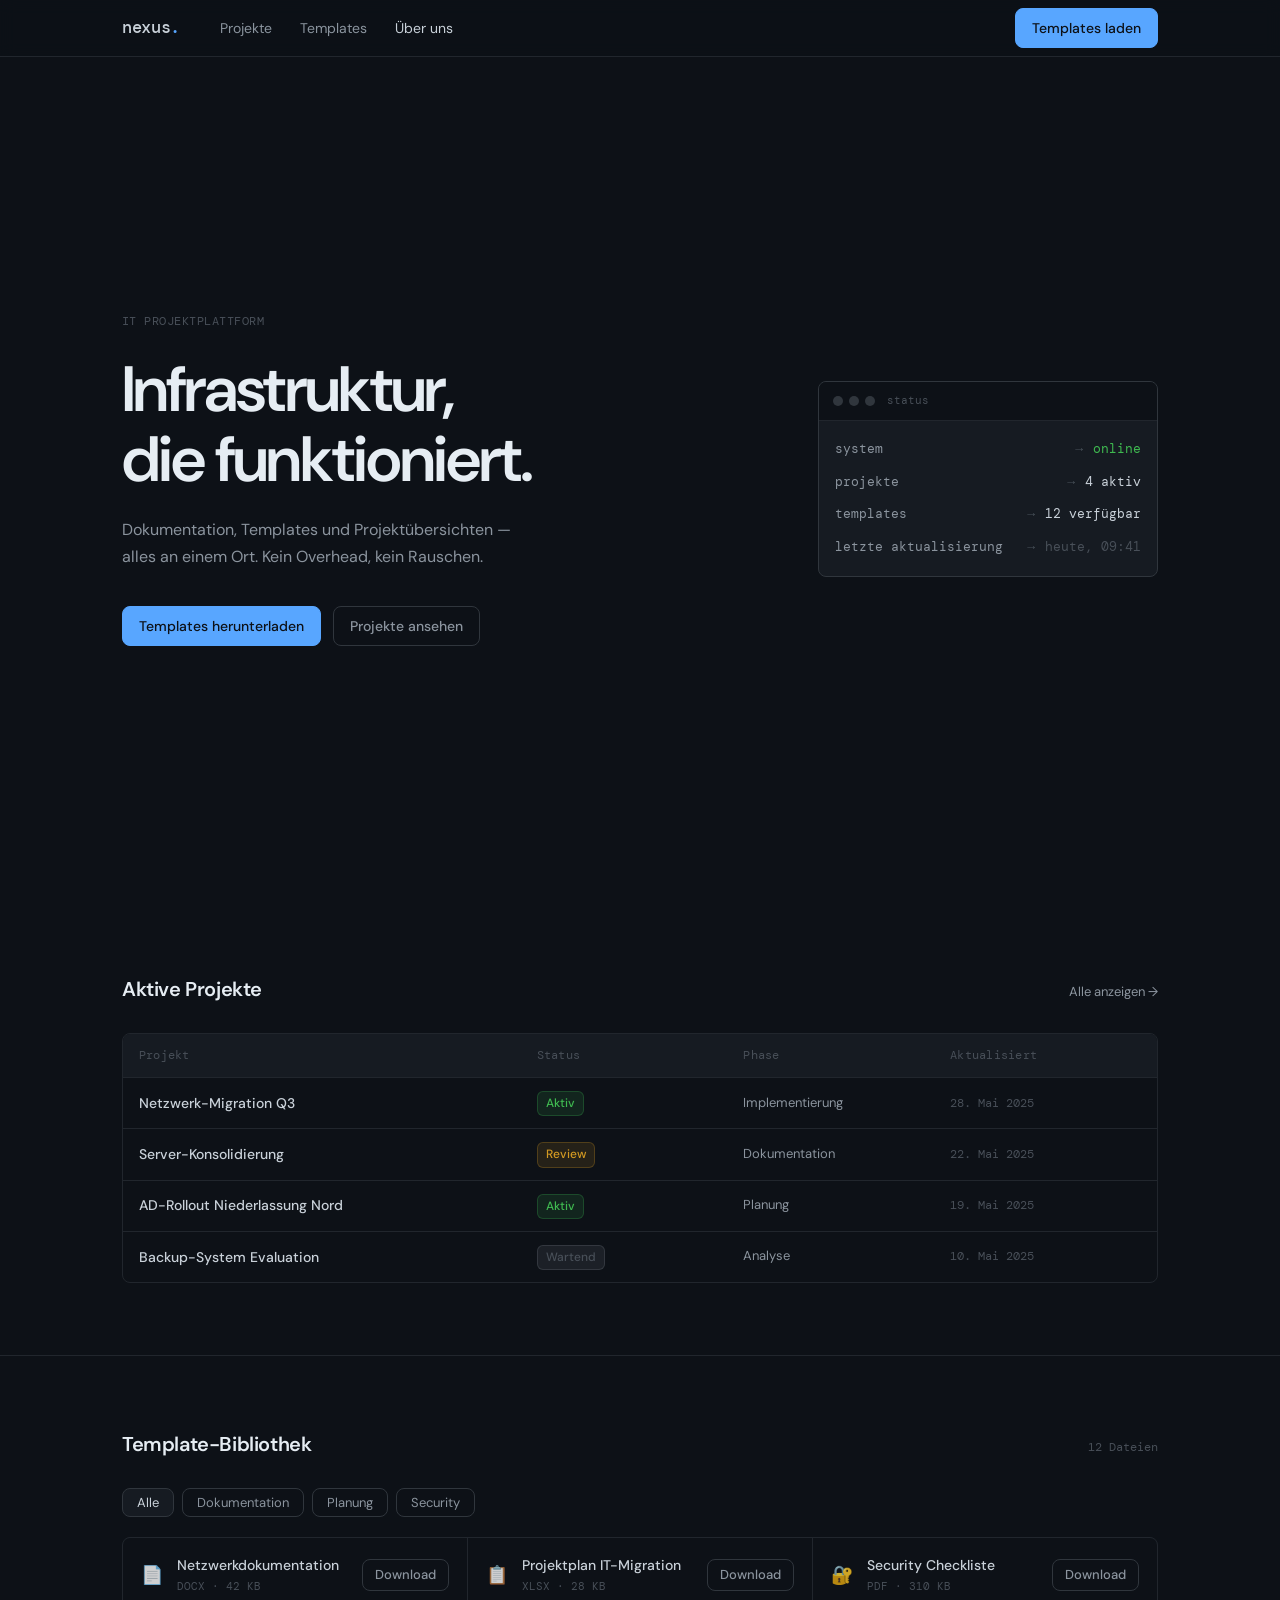
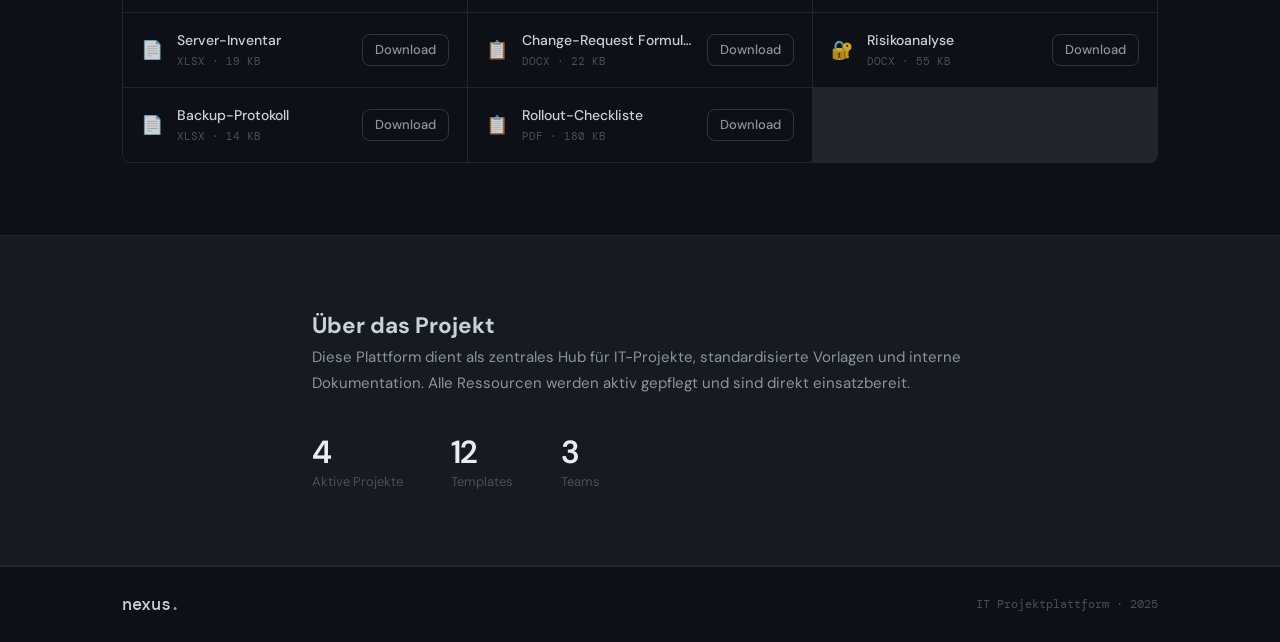
==== index.html @ a7aa83dc "initial commit" ====
<!DOCTYPE html>
<html lang="de">
<head>
  <meta charset="UTF-8" />
  <meta name="viewport" content="width=device-width, initial-scale=1.0" />
  <title>Nexus IT — Projektplattform</title>
  <link rel="preconnect" href="https://fonts.googleapis.com" />
  <link rel="preconnect" href="https://fonts.gstatic.com" crossorigin />
  <link href="https://fonts.googleapis.com/css2?family=DM+Mono:wght@400;500&family=DM+Sans:wght@300;400;500;600&display=swap" rel="stylesheet" />
  <link rel="stylesheet" href="style.css" />
</head>
<body>

  <!-- NAV -->
  <nav class="nav">
    <div class="nav-inner">
      <a href="/" class="nav-logo">nexus<span class="logo-dot">.</span></a>
      <ul class="nav-links">
        <li><a href="#projects">Projekte</a></li>
        <li><a href="#templates">Templates</a></li>
        <li><a href="#about">Über uns</a></li>
      </ul>
      <a href="#templates" class="btn btn-primary">Templates laden</a>
    </div>
  </nav>

  <!-- HERO -->
  <section class="hero">
    <div class="hero-inner">
      <div class="hero-tag">IT Projektplattform</div>
      <h1 class="hero-title">Infrastruktur,<br>die funktioniert.</h1>
      <p class="hero-sub">Dokumentation, Templates und Projektübersichten — alles an einem Ort. Kein Overhead, kein Rauschen.</p>
      <div class="hero-actions">
        <a href="#templates" class="btn btn-primary">Templates herunterladen</a>
        <a href="#projects" class="btn btn-ghost">Projekte ansehen</a>
      </div>
    </div>
    <div class="hero-terminal">
      <div class="terminal-header">
        <span class="t-dot"></span><span class="t-dot"></span><span class="t-dot"></span>
        <span class="terminal-title">status</span>
      </div>
      <div class="terminal-body">
        <div class="t-line"><span class="t-key">system</span><span class="t-sep">→</span><span class="t-val ok">online</span></div>
        <div class="t-line"><span class="t-key">projekte</span><span class="t-sep">→</span><span class="t-val">4 aktiv</span></div>
        <div class="t-line"><span class="t-key">templates</span><span class="t-sep">→</span><span class="t-val">12 verfügbar</span></div>
        <div class="t-line"><span class="t-key">letzte aktualisierung</span><span class="t-sep">→</span><span class="t-val muted">heute, 09:41</span></div>
      </div>
    </div>
  </section>

  <!-- PROJECT OVERVIEW -->
  <section class="section" id="projects">
    <div class="container">
      <div class="section-head">
        <h2>Aktive Projekte</h2>
        <a href="#" class="link-small">Alle anzeigen →</a>
      </div>
      <div class="project-table">
        <div class="table-row table-head">
          <span>Projekt</span>
          <span>Status</span>
          <span>Phase</span>
          <span>Aktualisiert</span>
        </div>
        <a href="#" class="table-row table-item">
          <span class="proj-name">Netzwerk-Migration Q3</span>
          <span><span class="badge badge-green">Aktiv</span></span>
          <span class="proj-phase">Implementierung</span>
          <span class="proj-date">28. Mai 2025</span>
        </a>
        <a href="#" class="table-row table-item">
          <span class="proj-name">Server-Konsolidierung</span>
          <span><span class="badge badge-yellow">Review</span></span>
          <span class="proj-phase">Dokumentation</span>
          <span class="proj-date">22. Mai 2025</span>
        </a>
        <a href="#" class="table-row table-item">
          <span class="proj-name">AD-Rollout Niederlassung Nord</span>
          <span><span class="badge badge-green">Aktiv</span></span>
          <span class="proj-phase">Planung</span>
          <span class="proj-date">19. Mai 2025</span>
        </a>
        <a href="#" class="table-row table-item">
          <span class="proj-name">Backup-System Evaluation</span>
          <span><span class="badge badge-gray">Wartend</span></span>
          <span class="proj-phase">Analyse</span>
          <span class="proj-date">10. Mai 2025</span>
        </a>
      </div>
    </div>
  </section>

  <!-- DIVIDER -->
  <div class="section-divider"></div>

  <!-- TEMPLATES -->
  <section class="section" id="templates">
    <div class="container">
      <div class="section-head">
        <h2>Template-Bibliothek</h2>
        <span class="count-tag">12 Dateien</span>
      </div>

      <div class="template-filters">
        <button class="filter-btn active" data-filter="all">Alle</button>
        <button class="filter-btn" data-filter="docs">Dokumentation</button>
        <button class="filter-btn" data-filter="planning">Planung</button>
        <button class="filter-btn" data-filter="security">Security</button>
      </div>

      <div class="template-grid" id="templateGrid">

        <div class="template-card" data-category="docs">
          <div class="tmpl-icon">📄</div>
          <div class="tmpl-info">
            <div class="tmpl-name">Netzwerkdokumentation</div>
            <div class="tmpl-meta">DOCX · 42 KB</div>
          </div>
          <a href="assets/templates/netzwerkdoku.docx" download class="btn btn-sm">Download</a>
        </div>

        <div class="template-card" data-category="planning">
          <div class="tmpl-icon">📋</div>
          <div class="tmpl-info">
            <div class="tmpl-name">Projektplan IT-Migration</div>
            <div class="tmpl-meta">XLSX · 28 KB</div>
          </div>
          <a href="assets/templates/projektplan.xlsx" download class="btn btn-sm">Download</a>
        </div>

        <div class="template-card" data-category="security">
          <div class="tmpl-icon">🔐</div>
          <div class="tmpl-info">
            <div class="tmpl-name">Security Checkliste</div>
            <div class="tmpl-meta">PDF · 310 KB</div>
          </div>
          <a href="assets/templates/security-checklist.pdf" download class="btn btn-sm">Download</a>
        </div>

        <div class="template-card" data-category="docs">
          <div class="tmpl-icon">📄</div>
          <div class="tmpl-info">
            <div class="tmpl-name">Server-Inventar</div>
            <div class="tmpl-meta">XLSX · 19 KB</div>
          </div>
          <a href="assets/templates/server-inventar.xlsx" download class="btn btn-sm">Download</a>
        </div>

        <div class="template-card" data-category="planning">
          <div class="tmpl-icon">📋</div>
          <div class="tmpl-info">
            <div class="tmpl-name">Change-Request Formular</div>
            <div class="tmpl-meta">DOCX · 22 KB</div>
          </div>
          <a href="assets/templates/change-request.docx" download class="btn btn-sm">Download</a>
        </div>

        <div class="template-card" data-category="security">
          <div class="tmpl-icon">🔐</div>
          <div class="tmpl-info">
            <div class="tmpl-name">Risikoanalyse</div>
            <div class="tmpl-meta">DOCX · 55 KB</div>
          </div>
          <a href="assets/templates/risikoanalyse.docx" download class="btn btn-sm">Download</a>
        </div>

        <div class="template-card" data-category="docs">
          <div class="tmpl-icon">📄</div>
          <div class="tmpl-info">
            <div class="tmpl-name">Backup-Protokoll</div>
            <div class="tmpl-meta">XLSX · 14 KB</div>
          </div>
          <a href="assets/templates/backup-protokoll.xlsx" download class="btn btn-sm">Download</a>
        </div>

        <div class="template-card" data-category="planning">
          <div class="tmpl-icon">📋</div>
          <div class="tmpl-info">
            <div class="tmpl-name">Rollout-Checkliste</div>
            <div class="tmpl-meta">PDF · 180 KB</div>
          </div>
          <a href="assets/templates/rollout-checklist.pdf" download class="btn btn-sm">Download</a>
        </div>

      </div>
    </div>
  </section>

  <!-- ABOUT -->
  <section class="section section-alt" id="about">
    <div class="container container-narrow">
      <h2>Über das Projekt</h2>
      <p class="about-text">Diese Plattform dient als zentrales Hub für IT-Projekte, standardisierte Vorlagen und interne Dokumentation. Alle Ressourcen werden aktiv gepflegt und sind direkt einsatzbereit.</p>
      <div class="about-stats">
        <div class="stat-item">
          <div class="stat-num">4</div>
          <div class="stat-label">Aktive Projekte</div>
        </div>
        <div class="stat-item">
          <div class="stat-num">12</div>
          <div class="stat-label">Templates</div>
        </div>
        <div class="stat-item">
          <div class="stat-num">3</div>
          <div class="stat-label">Teams</div>
        </div>
      </div>
    </div>
  </section>

  <!-- FOOTER -->
  <footer class="footer">
    <div class="container">
      <div class="footer-inner">
        <span class="nav-logo">nexus<span class="logo-dot">.</span></span>
        <span class="footer-copy">IT Projektplattform · 2025</span>
      </div>
    </div>
  </footer>

  <script src="main.js"></script>
</body>
</html>
---- style.css ----
/* ===== RESET & BASE ===== */
*, *::before, *::after { box-sizing: border-box; margin: 0; padding: 0; }

:root {
  --bg:       #0d1117;
  --surface:  #161b22;
  --border:   #21262d;
  --border-2: #30363d;
  --primary:  #58a6ff;
  --text:     #c9d1d9;
  --text-dim: #8b949e;
  --text-faint: #484f58;
  --ok:       #3fb950;
  --warn:     #d29922;
  --radius:   8px;
}

html { scroll-behavior: smooth; }

body {
  font-family: 'DM Sans', sans-serif;
  background: var(--bg);
  color: var(--text);
  font-size: 15px;
  line-height: 1.6;
  -webkit-font-smoothing: antialiased;
}

a { color: inherit; text-decoration: none; }

/* ===== LAYOUT ===== */
.container {
  max-width: 1100px;
  margin: 0 auto;
  padding: 0 32px;
}

.container-narrow {
  max-width: 720px;
}

/* ===== NAV ===== */
.nav {
  position: sticky;
  top: 0;
  z-index: 100;
  background: rgba(13, 17, 23, 0.92);
  backdrop-filter: blur(8px);
  border-bottom: 1px solid var(--border);
}

.nav-inner {
  max-width: 1100px;
  margin: 0 auto;
  padding: 0 32px;
  height: 56px;
  display: flex;
  align-items: center;
  gap: 40px;
}

.nav-logo {
  font-family: 'DM Mono', monospace;
  font-size: 17px;
  font-weight: 500;
  color: var(--text);
  letter-spacing: -0.02em;
}

.logo-dot { color: var(--primary); }

.nav-links {
  display: flex;
  list-style: none;
  gap: 28px;
  flex: 1;
}

.nav-links a {
  font-size: 14px;
  color: var(--text-dim);
  transition: color 150ms ease;
}

.nav-links a:hover { color: var(--text); }

/* ===== BUTTONS ===== */
.btn {
  display: inline-flex;
  align-items: center;
  gap: 6px;
  padding: 8px 16px;
  border-radius: var(--radius);
  font-size: 14px;
  font-weight: 500;
  font-family: inherit;
  cursor: pointer;
  border: 1px solid transparent;
  transition: background 150ms ease, border-color 150ms ease, color 150ms ease;
  white-space: nowrap;
}

.btn-primary {
  background: var(--primary);
  color: #0d1117;
  border-color: var(--primary);
}

.btn-primary:hover {
  background: #79b8ff;
  border-color: #79b8ff;
}

.btn-ghost {
  background: transparent;
  color: var(--text-dim);
  border-color: var(--border-2);
}

.btn-ghost:hover {
  color: var(--text);
  border-color: var(--text-faint);
}

.btn-sm {
  padding: 5px 12px;
  font-size: 13px;
  background: transparent;
  color: var(--text-dim);
  border: 1px solid var(--border-2);
}

.btn-sm:hover {
  color: var(--text);
  border-color: var(--primary);
}

/* ===== HERO ===== */
.hero {
  min-height: calc(100vh - 56px);
  display: flex;
  align-items: center;
  padding: 80px 32px;
  max-width: 1100px;
  margin: 0 auto;
  gap: 64px;
}

.hero-inner {
  flex: 1;
}

.hero-tag {
  font-family: 'DM Mono', monospace;
  font-size: 12px;
  color: var(--text-faint);
  letter-spacing: 0.04em;
  margin-bottom: 24px;
  text-transform: uppercase;
}

.hero-title {
  font-size: clamp(40px, 6vw, 64px);
  font-weight: 600;
  line-height: 1.1;
  letter-spacing: -0.03em;
  color: #e6edf3;
  margin-bottom: 20px;
}

.hero-sub {
  font-size: 16px;
  color: var(--text-dim);
  max-width: 420px;
  line-height: 1.7;
  margin-bottom: 36px;
}

.hero-actions {
  display: flex;
  gap: 12px;
  align-items: center;
}

/* ===== TERMINAL ===== */
.hero-terminal {
  flex-shrink: 0;
  width: 340px;
  border: 1px solid var(--border-2);
  border-radius: var(--radius);
  background: var(--surface);
  overflow: hidden;
}

.terminal-header {
  display: flex;
  align-items: center;
  gap: 6px;
  padding: 10px 14px;
  border-bottom: 1px solid var(--border);
  background: var(--bg);
}

.t-dot {
  width: 10px;
  height: 10px;
  border-radius: 50%;
  background: var(--border-2);
}

.terminal-title {
  font-family: 'DM Mono', monospace;
  font-size: 11px;
  color: var(--text-faint);
  margin-left: 6px;
}

.terminal-body {
  padding: 18px 16px;
  display: flex;
  flex-direction: column;
  gap: 12px;
}

.t-line {
  display: flex;
  align-items: center;
  gap: 10px;
  font-family: 'DM Mono', monospace;
  font-size: 13px;
}

.t-key { color: var(--text-dim); flex: 1; }
.t-sep { color: var(--text-faint); }
.t-val { color: var(--text); }
.t-val.ok { color: var(--ok); }
.t-val.muted { color: var(--text-faint); }

/* ===== SECTIONS ===== */
.section {
  padding: 72px 0;
}

.section-alt {
  background: var(--surface);
  border-top: 1px solid var(--border);
  border-bottom: 1px solid var(--border);
}

.section-divider {
  height: 1px;
  background: var(--border);
}

.section-head {
  display: flex;
  align-items: baseline;
  justify-content: space-between;
  margin-bottom: 28px;
}

.section-head h2 {
  font-size: 20px;
  font-weight: 600;
  color: #e6edf3;
  letter-spacing: -0.02em;
}

.link-small {
  font-size: 13px;
  color: var(--text-dim);
  transition: color 150ms ease;
}

.link-small:hover { color: var(--primary); }

.count-tag {
  font-family: 'DM Mono', monospace;
  font-size: 12px;
  color: var(--text-faint);
}

/* ===== PROJECT TABLE ===== */
.project-table {
  border: 1px solid var(--border);
  border-radius: var(--radius);
  overflow: hidden;
}

.table-row {
  display: grid;
  grid-template-columns: 2fr 1fr 1fr 1fr;
  align-items: center;
  padding: 12px 16px;
  gap: 16px;
}

.table-head {
  font-size: 12px;
  color: var(--text-faint);
  font-family: 'DM Mono', monospace;
  background: var(--surface);
  border-bottom: 1px solid var(--border);
  letter-spacing: 0.02em;
}

.table-item {
  border-bottom: 1px solid var(--border);
  transition: background 120ms ease;
  cursor: pointer;
}

.table-item:last-child { border-bottom: none; }
.table-item:hover { background: rgba(88, 166, 255, 0.04); }

.proj-name {
  font-weight: 500;
  color: var(--text);
  font-size: 14px;
}

.proj-phase {
  font-size: 13px;
  color: var(--text-dim);
}

.proj-date {
  font-family: 'DM Mono', monospace;
  font-size: 12px;
  color: var(--text-faint);
}

/* ===== BADGES ===== */
.badge {
  display: inline-block;
  padding: 2px 8px;
  border-radius: 6px;
  font-size: 12px;
  font-weight: 500;
  border: 1px solid transparent;
}

.badge-green {
  background: rgba(63, 185, 80, 0.12);
  color: var(--ok);
  border-color: rgba(63, 185, 80, 0.25);
}

.badge-yellow {
  background: rgba(210, 153, 34, 0.12);
  color: var(--warn);
  border-color: rgba(210, 153, 34, 0.25);
}

.badge-gray {
  background: rgba(139, 148, 158, 0.12);
  color: var(--text-faint);
  border-color: rgba(139, 148, 158, 0.2);
}

/* ===== TEMPLATE FILTERS ===== */
.template-filters {
  display: flex;
  gap: 8px;
  margin-bottom: 20px;
}

.filter-btn {
  padding: 5px 14px;
  border-radius: var(--radius);
  font-size: 13px;
  font-family: inherit;
  cursor: pointer;
  border: 1px solid var(--border-2);
  background: transparent;
  color: var(--text-dim);
  transition: all 150ms ease;
}

.filter-btn:hover {
  color: var(--text);
  border-color: var(--text-faint);
}

.filter-btn.active {
  background: var(--surface);
  color: var(--text);
  border-color: var(--border-2);
}

/* ===== TEMPLATE GRID ===== */
.template-grid {
  display: grid;
  grid-template-columns: repeat(auto-fill, minmax(280px, 1fr));
  gap: 1px;
  border: 1px solid var(--border);
  border-radius: var(--radius);
  overflow: hidden;
  background: var(--border);
}

.template-card {
  display: flex;
  align-items: center;
  gap: 14px;
  padding: 16px 18px;
  background: var(--bg);
  transition: background 150ms ease;
}

.template-card:hover { background: var(--surface); }

.template-card[style*="none"] { display: none; }

.tmpl-icon {
  font-size: 18px;
  flex-shrink: 0;
  opacity: 0.8;
}

.tmpl-info { flex: 1; min-width: 0; }

.tmpl-name {
  font-size: 14px;
  font-weight: 500;
  color: var(--text);
  white-space: nowrap;
  overflow: hidden;
  text-overflow: ellipsis;
}

.tmpl-meta {
  font-family: 'DM Mono', monospace;
  font-size: 11px;
  color: var(--text-faint);
  margin-top: 2px;
}

/* ===== ABOUT ===== */
.about-text {
  font-size: 15px;
  color: var(--text-dim);
  line-height: 1.75;
  margin-bottom: 40px;
}

.about-stats {
  display: flex;
  gap: 48px;
}

.stat-num {
  font-size: 32px;
  font-weight: 600;
  color: #e6edf3;
  letter-spacing: -0.03em;
  line-height: 1;
}

.stat-label {
  font-size: 13px;
  color: var(--text-faint);
  margin-top: 4px;
}

/* ===== FOOTER ===== */
.footer {
  padding: 24px 0;
  border-top: 1px solid var(--border);
}

.footer-inner {
  display: flex;
  align-items: center;
  justify-content: space-between;
}

.footer-copy {
  font-family: 'DM Mono', monospace;
  font-size: 12px;
  color: var(--text-faint);
}

/* ===== RESPONSIVE ===== */
@media (max-width: 768px) {
  .hero {
    flex-direction: column;
    padding: 48px 24px;
    min-height: auto;
    gap: 40px;
  }

  .hero-terminal {
    width: 100%;
  }

  .nav-links { display: none; }

  .table-row {
    grid-template-columns: 2fr 1fr;
  }

  .table-row span:nth-child(3),
  .table-row span:nth-child(4) {
    display: none;
  }

  .about-stats { gap: 32px; }

  .container { padding: 0 20px; }
}
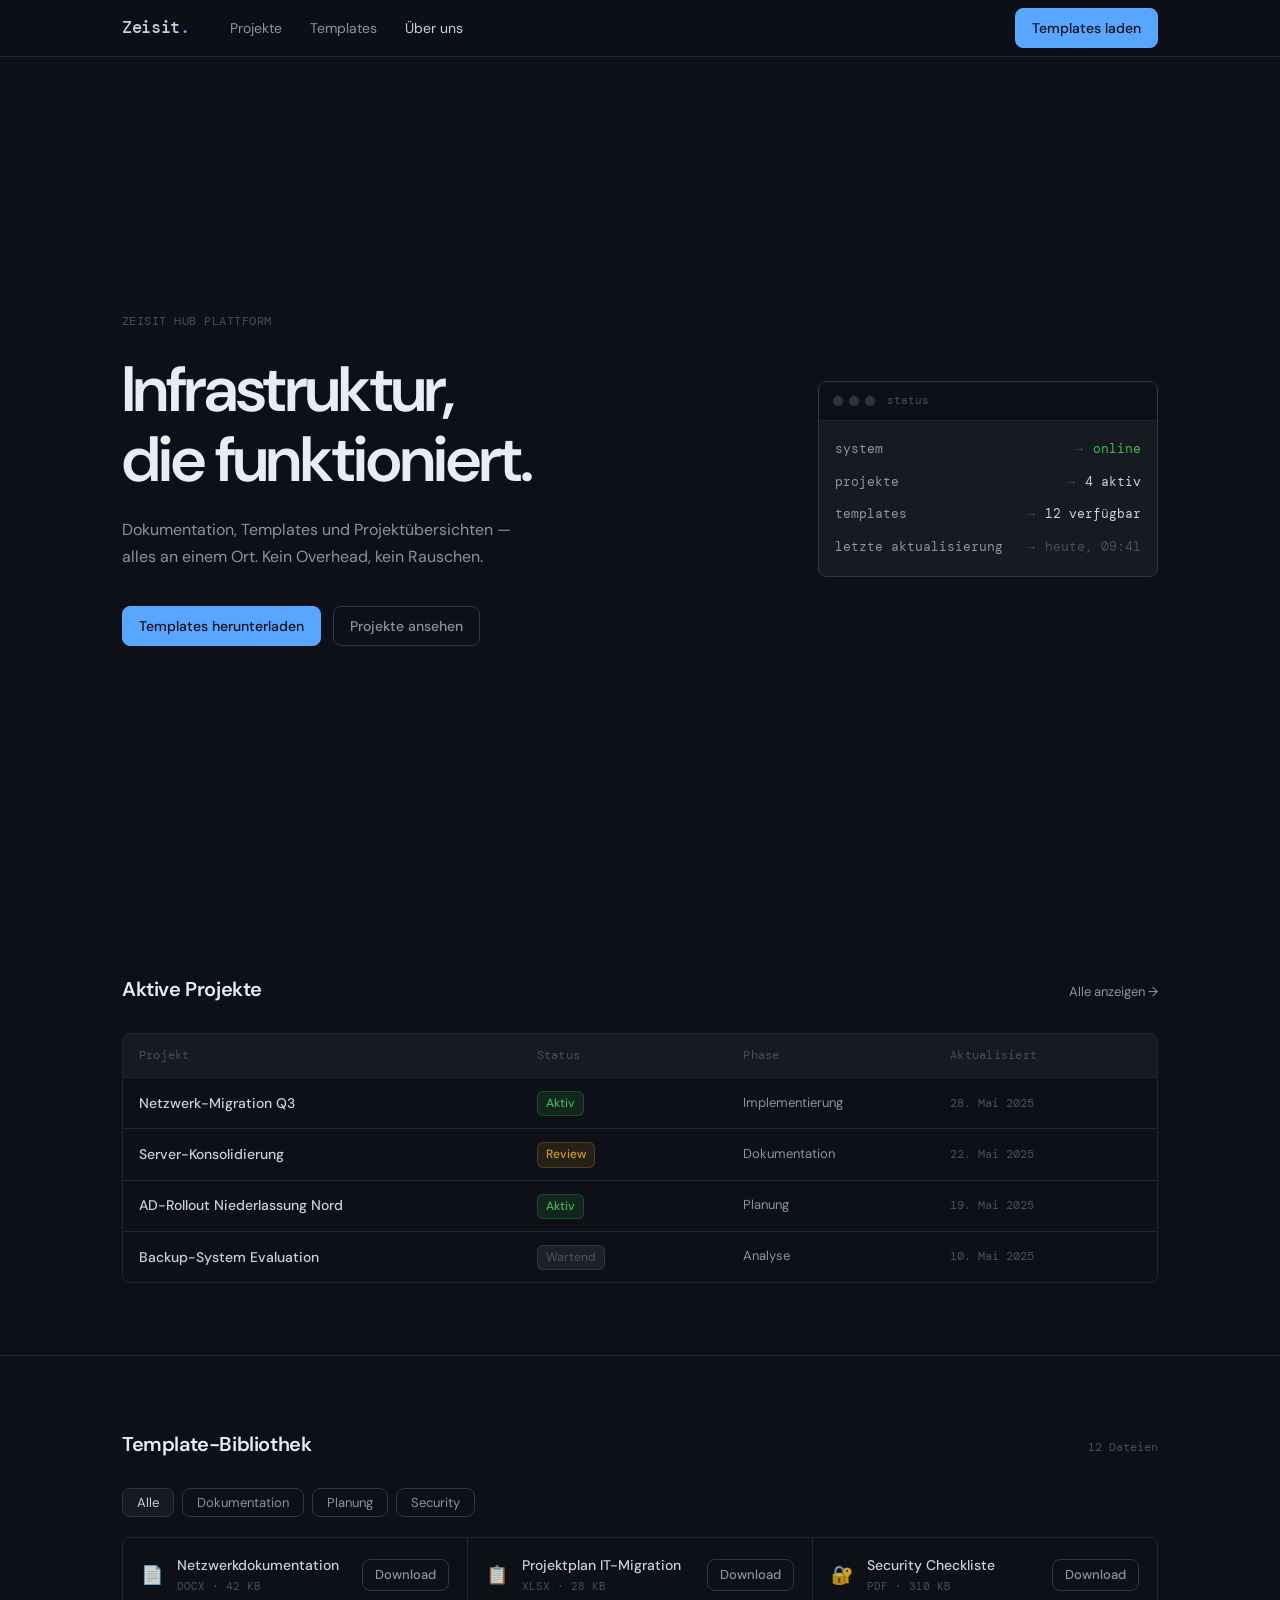
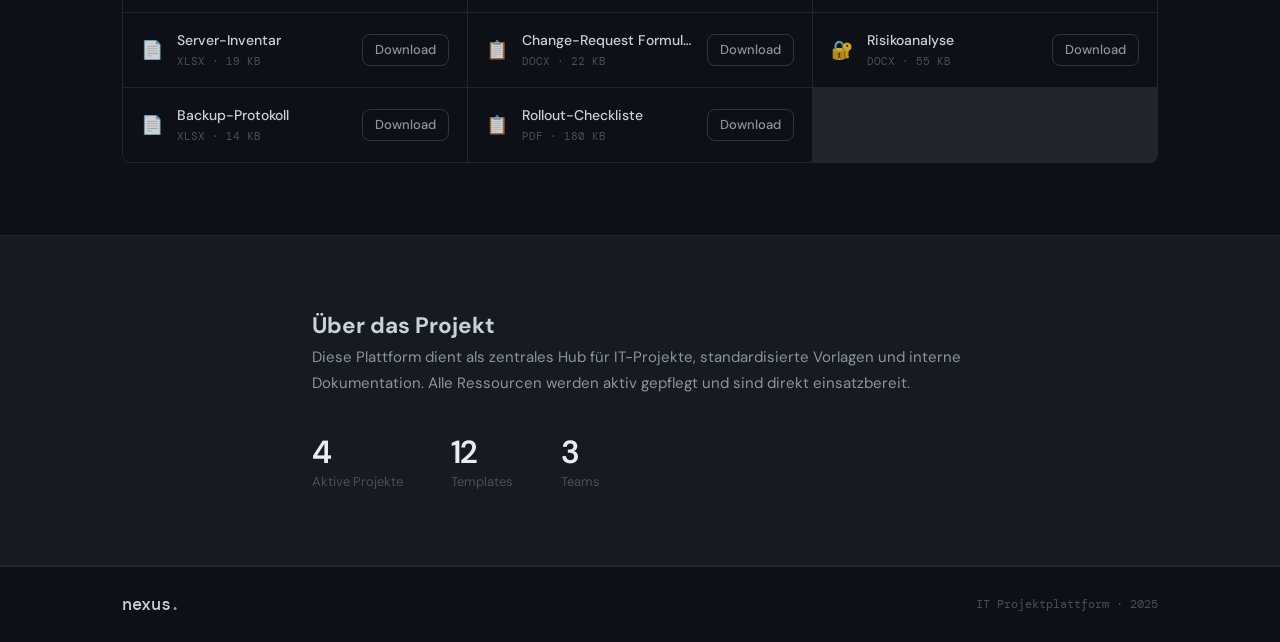
==== commit 2594a71f: "proj: custom" ====
--- a/index.html
+++ b/index.html
@@ -3,7 +3,7 @@
 <head>
   <meta charset="UTF-8" />
   <meta name="viewport" content="width=device-width, initial-scale=1.0" />
-  <title>Nexus IT — Projektplattform</title>
+  <title>Zeisit</title>
   <link rel="preconnect" href="https://fonts.googleapis.com" />
   <link rel="preconnect" href="https://fonts.gstatic.com" crossorigin />
   <link href="https://fonts.googleapis.com/css2?family=DM+Mono:wght@400;500&family=DM+Sans:wght@300;400;500;600&display=swap" rel="stylesheet" />
@@ -14,7 +14,7 @@
   <!-- NAV -->
   <nav class="nav">
     <div class="nav-inner">
-      <a href="/" class="nav-logo">nexus<span class="logo-dot">.</span></a>
+      <a href="assets/img/logo.png" class="nav-logo">Zeisit<span class="logo-dot">.</span></a>
       <ul class="nav-links">
         <li><a href="#projects">Projekte</a></li>
         <li><a href="#templates">Templates</a></li>
@@ -27,7 +27,7 @@
   <!-- HERO -->
   <section class="hero">
     <div class="hero-inner">
-      <div class="hero-tag">IT Projektplattform</div>
+      <div class="hero-tag">Zeisit HUB Plattform</div>
       <h1 class="hero-title">Infrastruktur,<br>die funktioniert.</h1>
       <p class="hero-sub">Dokumentation, Templates und Projektübersichten — alles an einem Ort. Kein Overhead, kein Rauschen.</p>
       <div class="hero-actions">
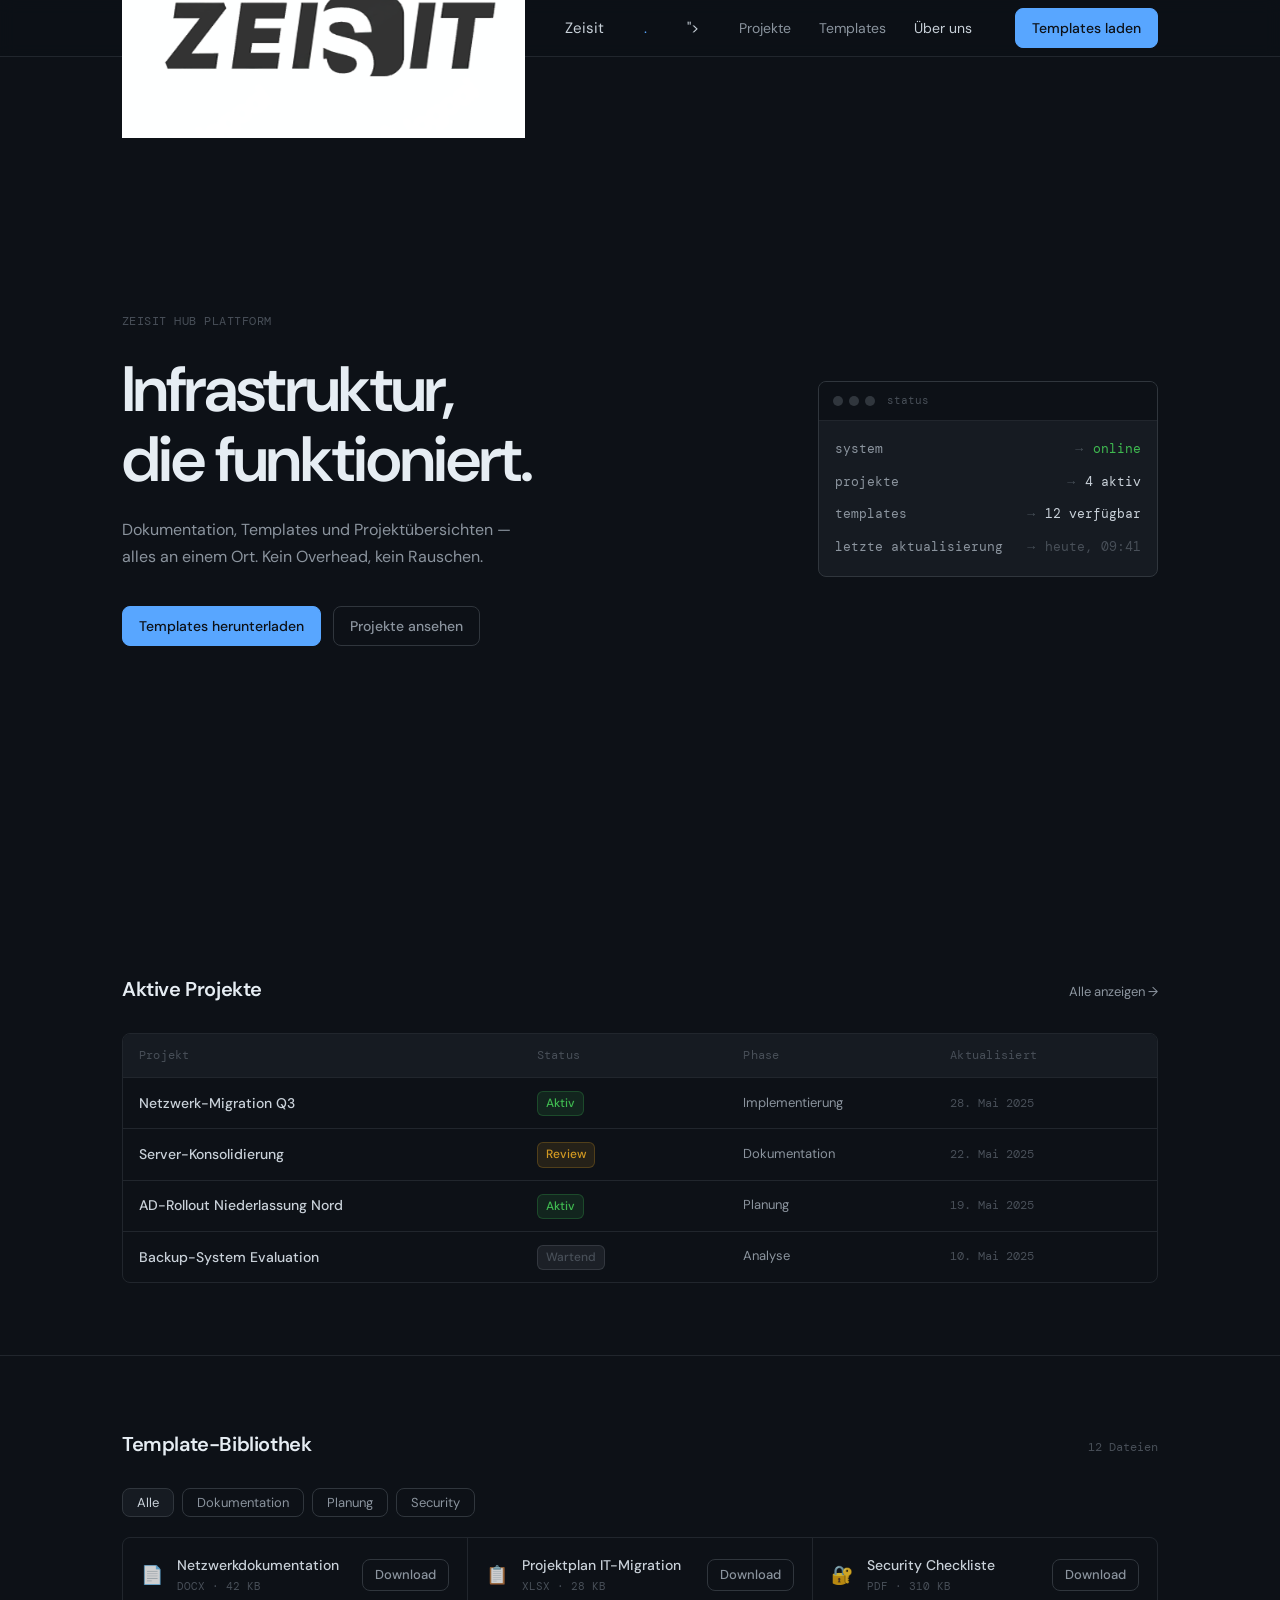
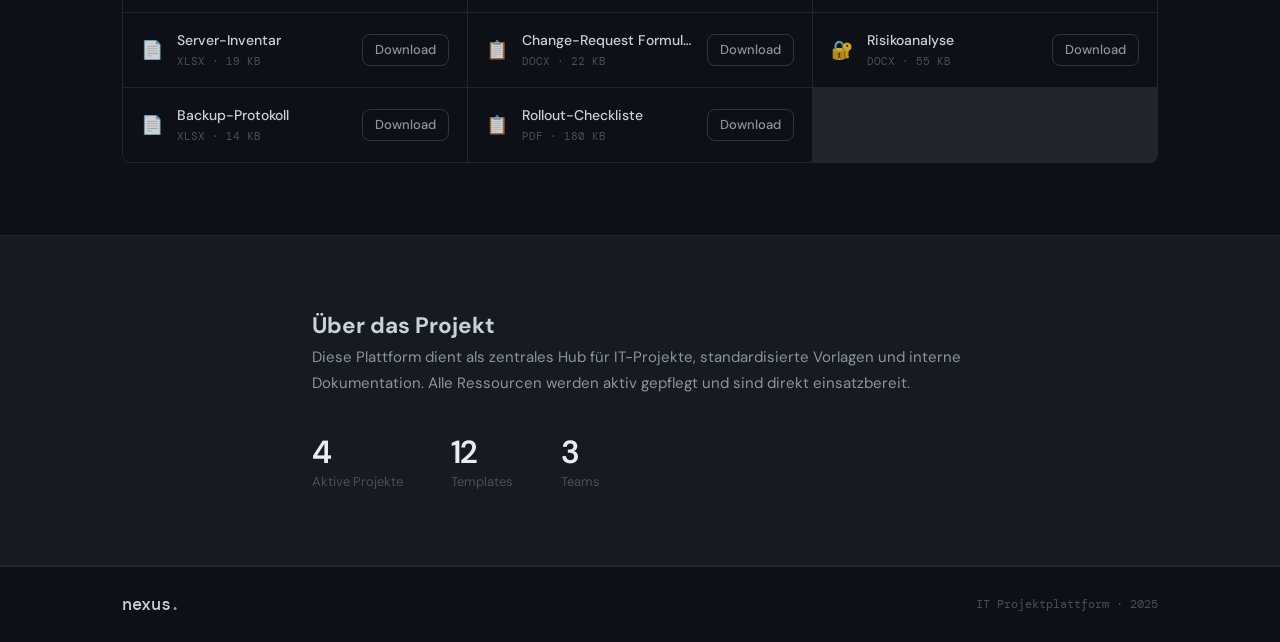
==== commit 4d2afdfd: "custom" ====
--- a/index.html
+++ b/index.html
@@ -14,7 +14,7 @@
   <!-- NAV -->
   <nav class="nav">
     <div class="nav-inner">
-      <a href="assets/img/logo.png" class="nav-logo">Zeisit<span class="logo-dot">.</span></a>
+      <img src="./assests/img/logo.png" alt="<a href="./assets/img/logo.png" class="nav-logo">Zeisit<span class="logo-dot">.</span></a>">
       <ul class="nav-links">
         <li><a href="#projects">Projekte</a></li>
         <li><a href="#templates">Templates</a></li>
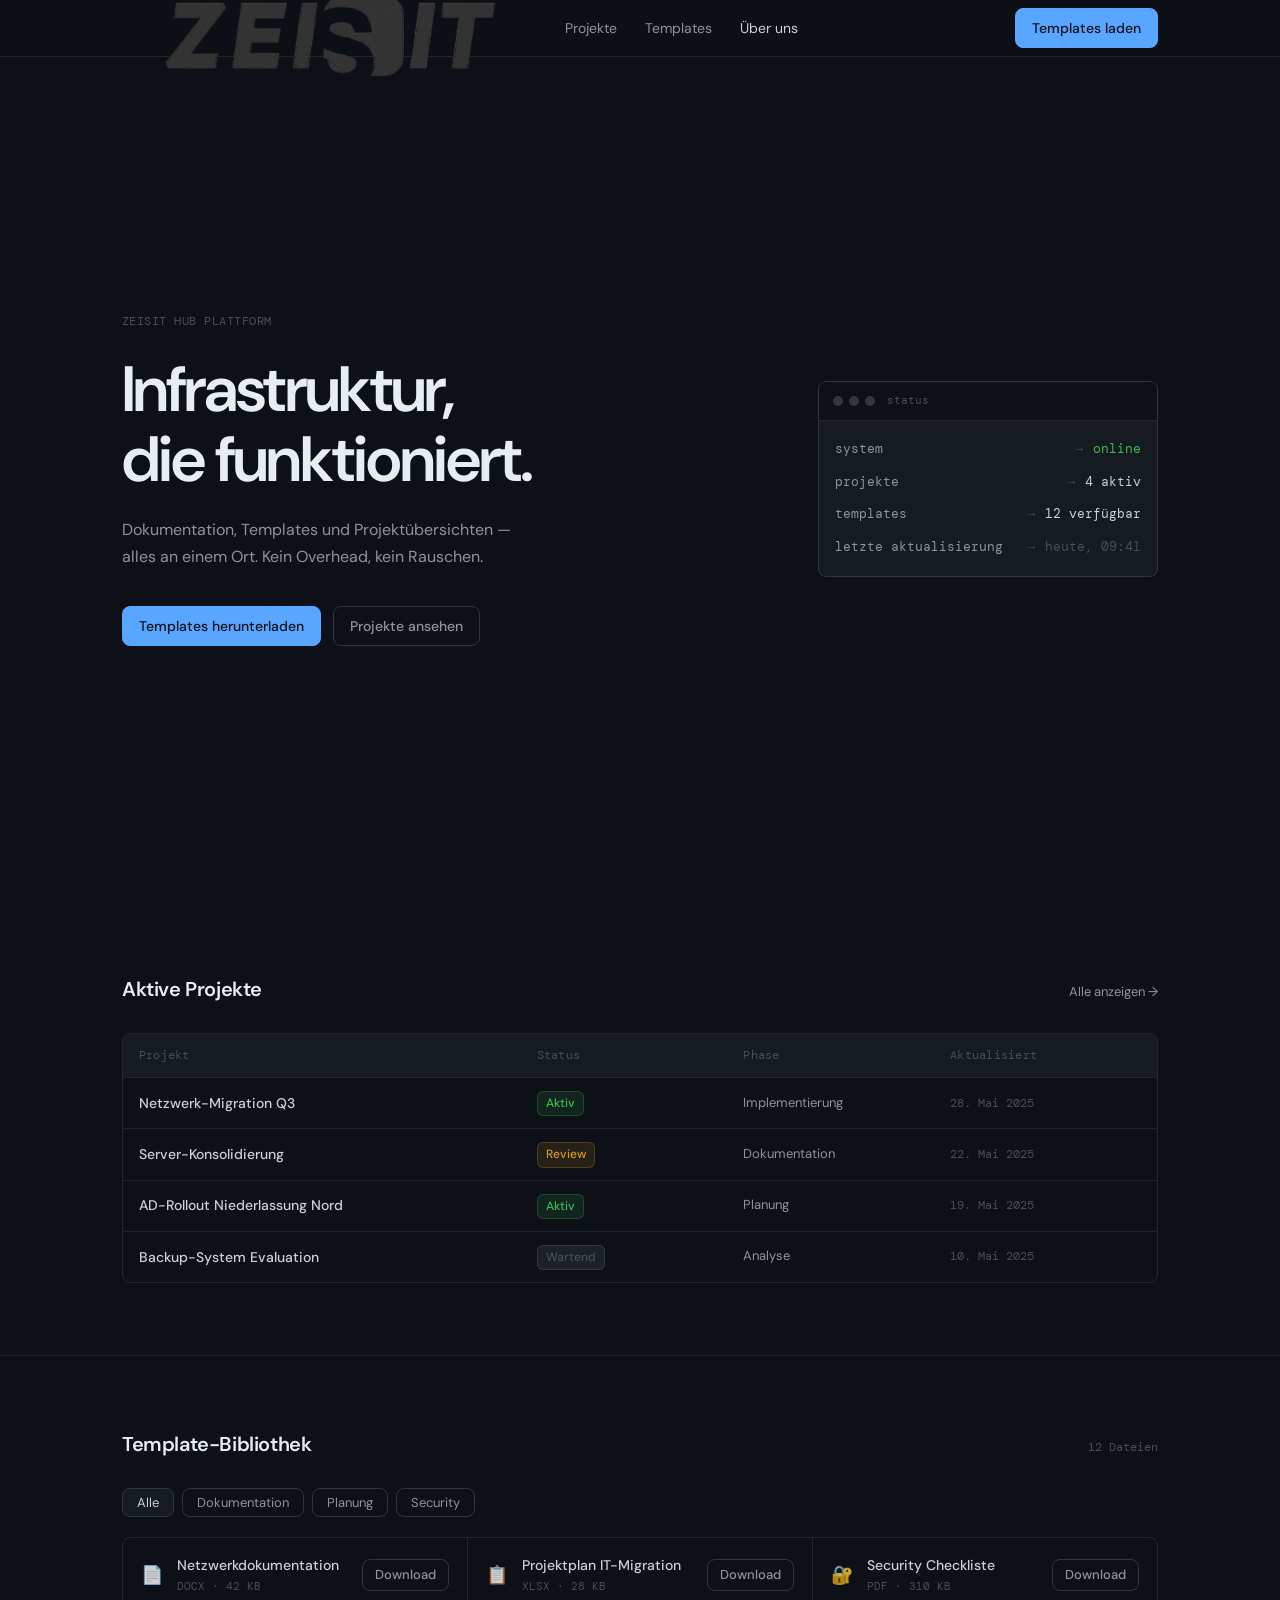
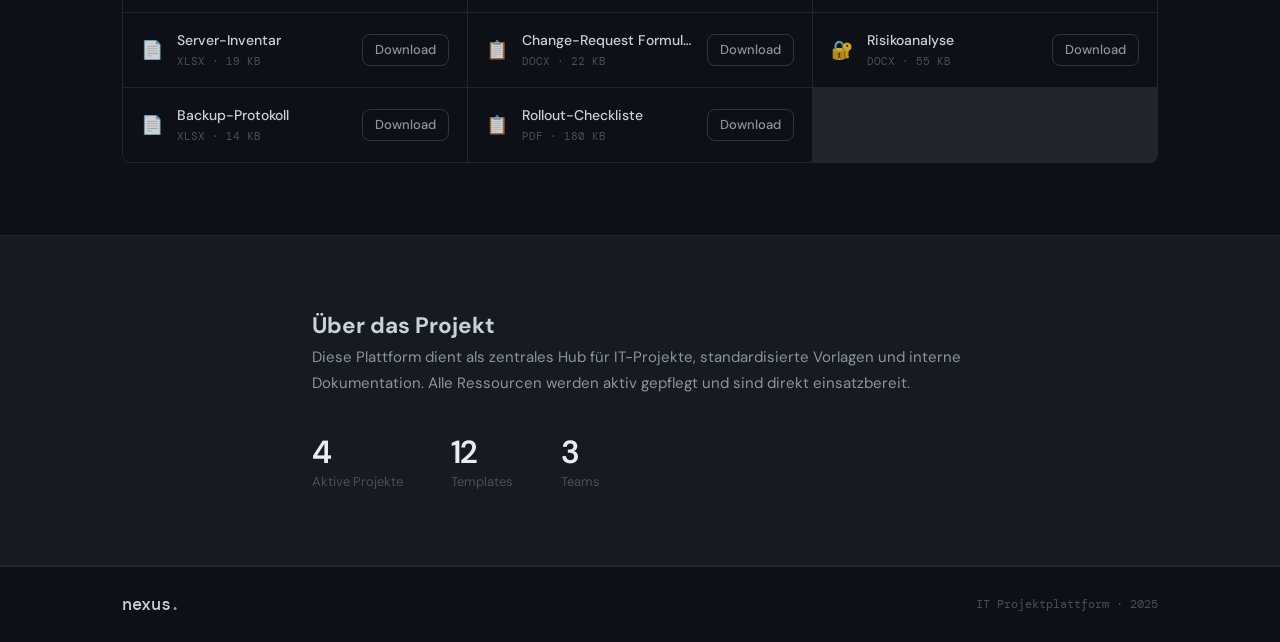
==== commit 60f4c3ec: "custom" ====
--- a/index.html
+++ b/index.html
@@ -14,7 +14,7 @@
   <!-- NAV -->
   <nav class="nav">
     <div class="nav-inner">
-      <img src="./assests/img/logo.png" alt="<a href="./assets/img/logo.png" class="nav-logo">Zeisit<span class="logo-dot">.</span></a>">
+      <img src="./assests/img/logo.png" alt="" class="logo-dot">
       <ul class="nav-links">
         <li><a href="#projects">Projekte</a></li>
         <li><a href="#templates">Templates</a></li>
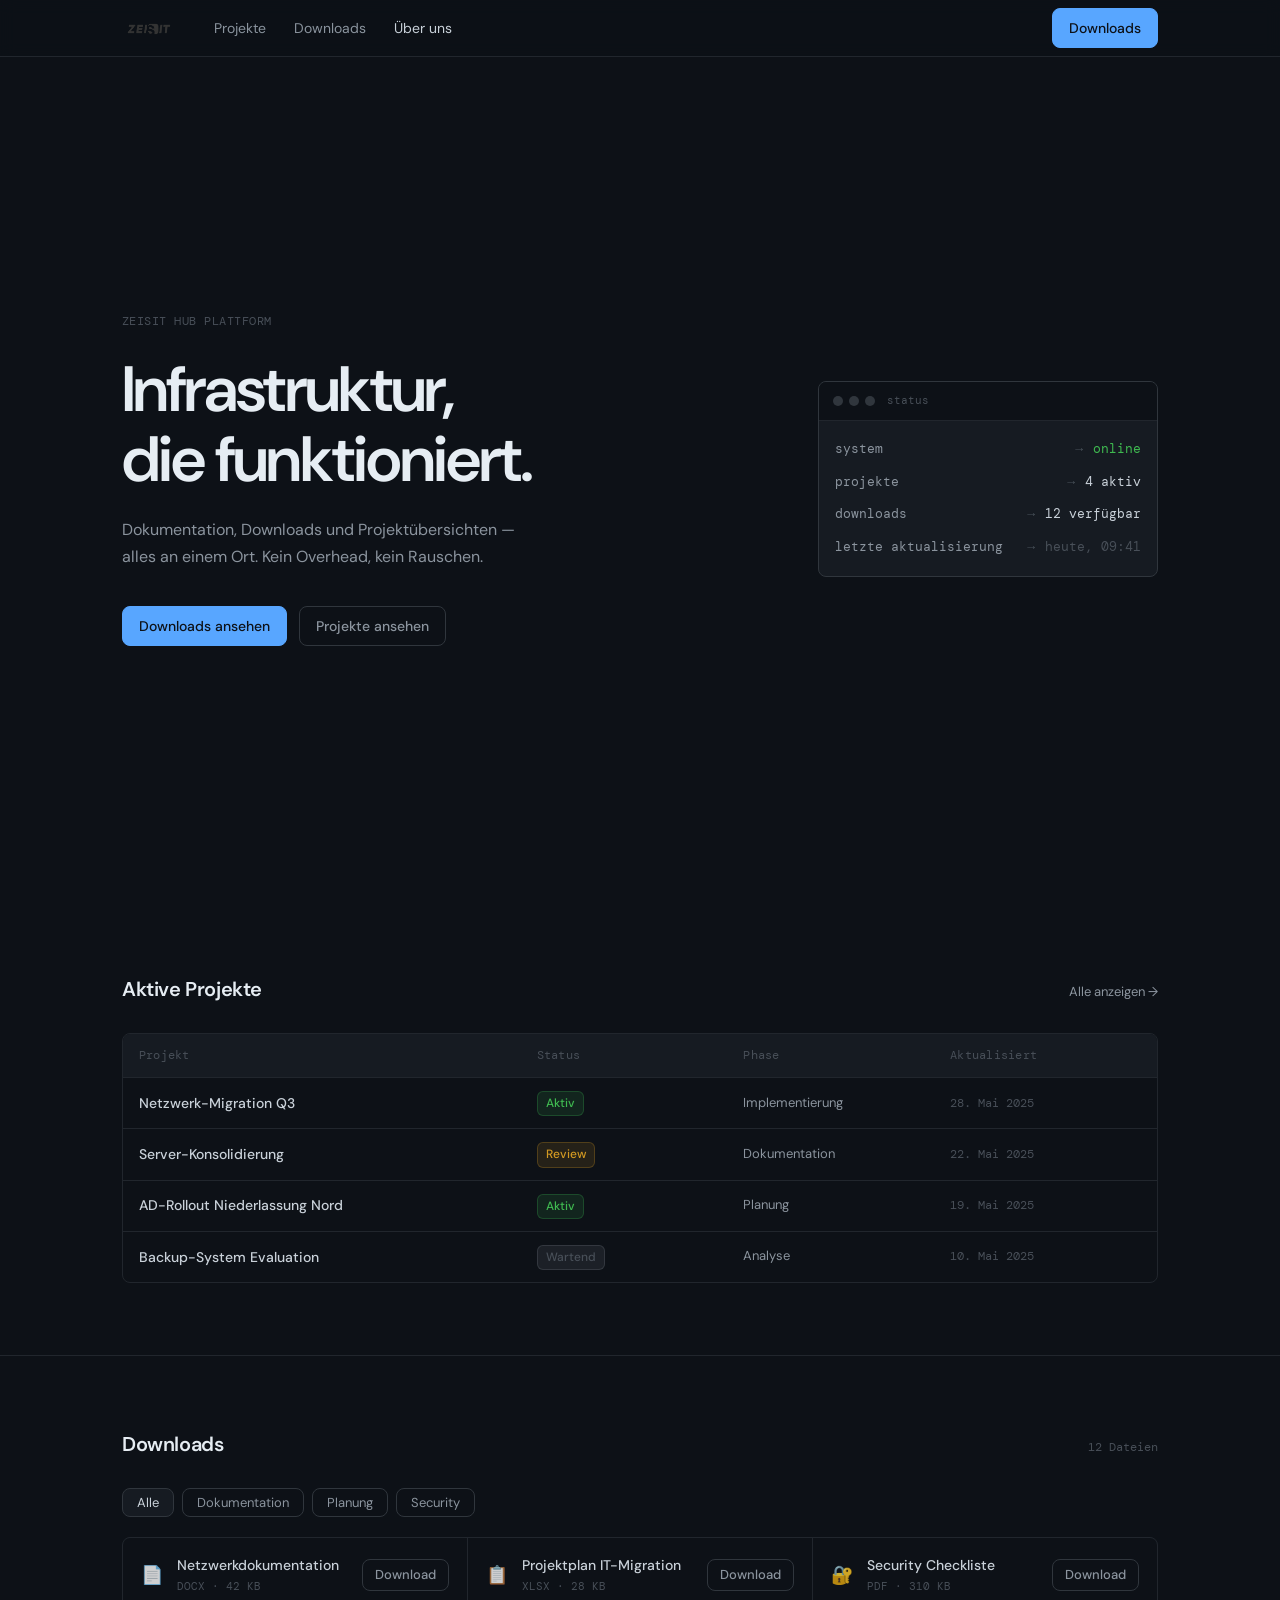
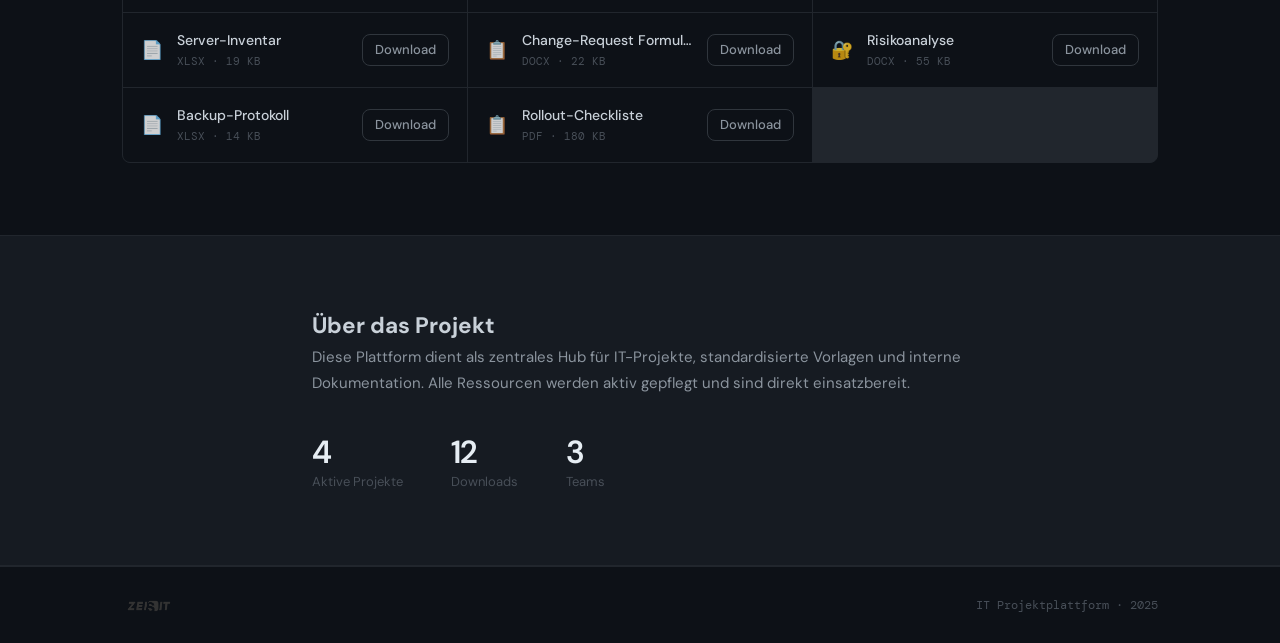
==== commit 5815619c: "custom" ====
--- a/index.html
+++ b/index.html
@@ -14,13 +14,16 @@
   <!-- NAV -->
   <nav class="nav">
     <div class="nav-inner">
-      <img src="./assests/img/logo.png" alt="" class="logo-dot">
+      <a href="#" class="nav-brand">
+        <img src="./assests/img/logo.png" alt="Zeisit" class="nav-logo-img" onerror="this.style.display='none';this.nextElementSibling.style.display='inline'">
+        <span class="nav-logo" style="display:none">Zeisit<span class="logo-dot">.</span></span>
+      </a>
       <ul class="nav-links">
         <li><a href="#projects">Projekte</a></li>
-        <li><a href="#templates">Templates</a></li>
+        <li><a href="#templates">Downloads</a></li>
         <li><a href="#about">Über uns</a></li>
       </ul>
-      <a href="#templates" class="btn btn-primary">Templates laden</a>
+      <a href="#templates" class="btn btn-primary">Downloads</a>
     </div>
   </nav>
 
@@ -29,9 +32,9 @@
     <div class="hero-inner">
       <div class="hero-tag">Zeisit HUB Plattform</div>
       <h1 class="hero-title">Infrastruktur,<br>die funktioniert.</h1>
-      <p class="hero-sub">Dokumentation, Templates und Projektübersichten — alles an einem Ort. Kein Overhead, kein Rauschen.</p>
+      <p class="hero-sub">Dokumentation, Downloads und Projektübersichten — alles an einem Ort. Kein Overhead, kein Rauschen.</p>
       <div class="hero-actions">
-        <a href="#templates" class="btn btn-primary">Templates herunterladen</a>
+        <a href="#templates" class="btn btn-primary">Downloads ansehen</a>
         <a href="#projects" class="btn btn-ghost">Projekte ansehen</a>
       </div>
     </div>
@@ -43,7 +46,7 @@
       <div class="terminal-body">
         <div class="t-line"><span class="t-key">system</span><span class="t-sep">→</span><span class="t-val ok">online</span></div>
         <div class="t-line"><span class="t-key">projekte</span><span class="t-sep">→</span><span class="t-val">4 aktiv</span></div>
-        <div class="t-line"><span class="t-key">templates</span><span class="t-sep">→</span><span class="t-val">12 verfügbar</span></div>
+        <div class="t-line"><span class="t-key">downloads</span><span class="t-sep">→</span><span class="t-val">12 verfügbar</span></div>
         <div class="t-line"><span class="t-key">letzte aktualisierung</span><span class="t-sep">→</span><span class="t-val muted">heute, 09:41</span></div>
       </div>
     </div>
@@ -98,7 +101,7 @@
   <section class="section" id="templates">
     <div class="container">
       <div class="section-head">
-        <h2>Template-Bibliothek</h2>
+        <h2>Downloads</h2>
         <span class="count-tag">12 Dateien</span>
       </div>
 
@@ -199,7 +202,7 @@
         </div>
         <div class="stat-item">
           <div class="stat-num">12</div>
-          <div class="stat-label">Templates</div>
+          <div class="stat-label">Downloads</div>
         </div>
         <div class="stat-item">
           <div class="stat-num">3</div>
@@ -213,7 +216,10 @@
   <footer class="footer">
     <div class="container">
       <div class="footer-inner">
-        <span class="nav-logo">nexus<span class="logo-dot">.</span></span>
+        <a href="#" class="nav-brand">
+          <img src="./assests/img/logo.png" alt="Zeisit" class="nav-logo-img" onerror="this.style.display='none';this.nextElementSibling.style.display='inline'">
+          <span class="nav-logo" style="display:none">Zeisit<span class="logo-dot">.</span></span>
+        </a>
         <span class="footer-copy">IT Projektplattform · 2025</span>
       </div>
     </div>
--- a/style.css
+++ b/style.css
@@ -59,6 +59,18 @@
   gap: 40px;
 }
 
+.nav-brand {
+  display: flex;
+  align-items: center;
+  gap: 8px;
+  text-decoration: none;
+}
+
+.nav-logo-img {
+  height: 28px;
+  width: auto;
+}
+
 .nav-logo {
   font-family: 'DM Mono', monospace;
   font-size: 17px;
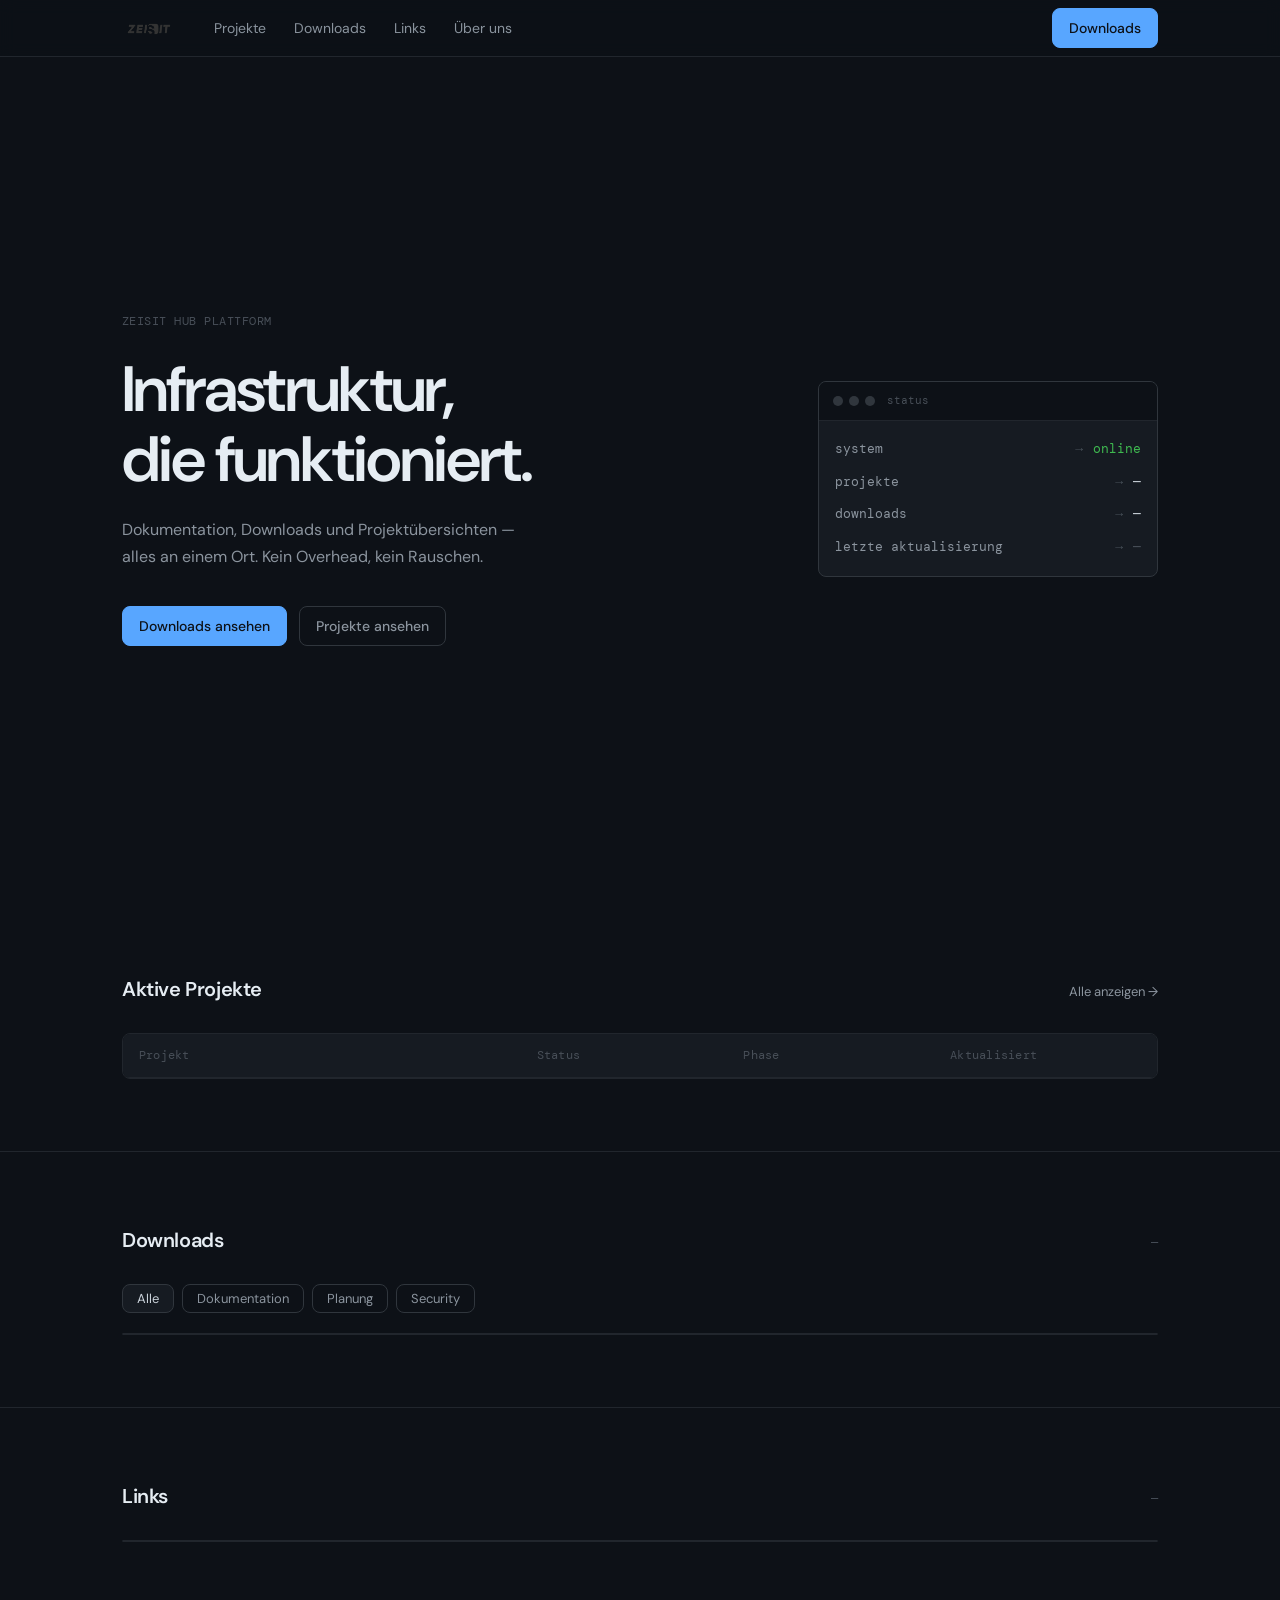
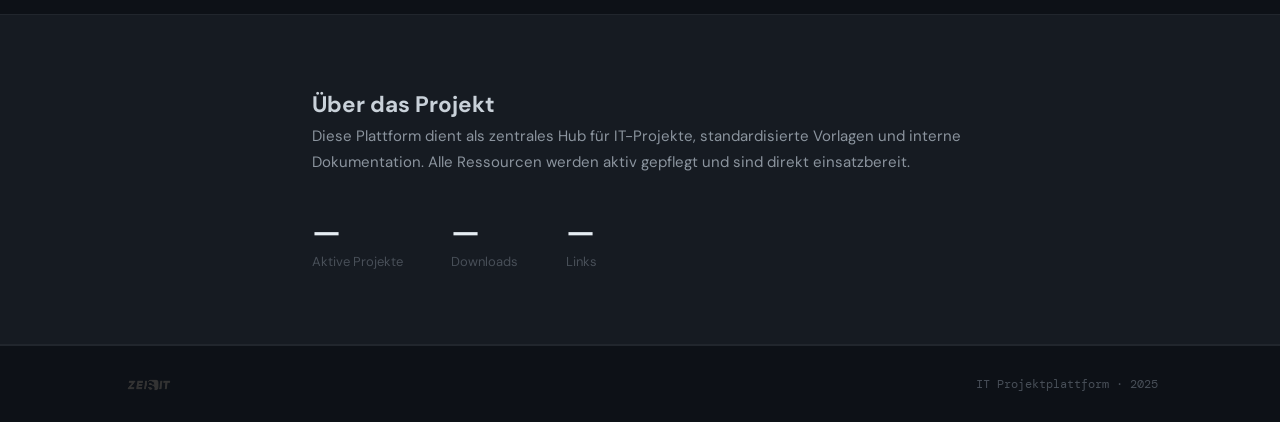
==== commit b6f614d1: "feat: resposive" ====
--- a/index.html
+++ b/index.html
@@ -18,12 +18,18 @@
         <img src="./assests/img/logo.png" alt="Zeisit" class="nav-logo-img" onerror="this.style.display='none';this.nextElementSibling.style.display='inline'">
         <span class="nav-logo" style="display:none">Zeisit<span class="logo-dot">.</span></span>
       </a>
-      <ul class="nav-links">
-        <li><a href="#projects">Projekte</a></li>
-        <li><a href="#templates">Downloads</a></li>
-        <li><a href="#about">Über uns</a></li>
-      </ul>
-      <a href="#templates" class="btn btn-primary">Downloads</a>
+      <div id="nav-menu" class="nav-menu">
+        <ul class="nav-links">
+          <li><a href="#projects">Projekte</a></li>
+          <li><a href="#templates">Downloads</a></li>
+          <li><a href="#links">Links</a></li>
+          <li><a href="#about">Über uns</a></li>
+        </ul>
+        <a href="#templates" class="btn btn-primary">Downloads</a>
+      </div>
+      <button id="nav-toggle" class="nav-toggle" aria-label="Menu" aria-expanded="false">
+        <span></span><span></span><span></span>
+      </button>
     </div>
   </nav>
 
@@ -45,9 +51,9 @@
       </div>
       <div class="terminal-body">
         <div class="t-line"><span class="t-key">system</span><span class="t-sep">→</span><span class="t-val ok">online</span></div>
-        <div class="t-line"><span class="t-key">projekte</span><span class="t-sep">→</span><span class="t-val">4 aktiv</span></div>
-        <div class="t-line"><span class="t-key">downloads</span><span class="t-sep">→</span><span class="t-val">12 verfügbar</span></div>
-        <div class="t-line"><span class="t-key">letzte aktualisierung</span><span class="t-sep">→</span><span class="t-val muted">heute, 09:41</span></div>
+        <div class="t-line"><span class="t-key">projekte</span><span class="t-sep">→</span><span class="t-val" id="terminal-projects">—</span></div>
+        <div class="t-line"><span class="t-key">downloads</span><span class="t-sep">→</span><span class="t-val" id="terminal-downloads">—</span></div>
+        <div class="t-line"><span class="t-key">letzte aktualisierung</span><span class="t-sep">→</span><span class="t-val muted" id="terminal-updated">—</span></div>
       </div>
     </div>
   </section>
@@ -66,30 +72,7 @@
           <span>Phase</span>
           <span>Aktualisiert</span>
         </div>
-        <a href="#" class="table-row table-item">
-          <span class="proj-name">Netzwerk-Migration Q3</span>
-          <span><span class="badge badge-green">Aktiv</span></span>
-          <span class="proj-phase">Implementierung</span>
-          <span class="proj-date">28. Mai 2025</span>
-        </a>
-        <a href="#" class="table-row table-item">
-          <span class="proj-name">Server-Konsolidierung</span>
-          <span><span class="badge badge-yellow">Review</span></span>
-          <span class="proj-phase">Dokumentation</span>
-          <span class="proj-date">22. Mai 2025</span>
-        </a>
-        <a href="#" class="table-row table-item">
-          <span class="proj-name">AD-Rollout Niederlassung Nord</span>
-          <span><span class="badge badge-green">Aktiv</span></span>
-          <span class="proj-phase">Planung</span>
-          <span class="proj-date">19. Mai 2025</span>
-        </a>
-        <a href="#" class="table-row table-item">
-          <span class="proj-name">Backup-System Evaluation</span>
-          <span><span class="badge badge-gray">Wartend</span></span>
-          <span class="proj-phase">Analyse</span>
-          <span class="proj-date">10. Mai 2025</span>
-        </a>
+        <div id="projectTable"></div>
       </div>
     </div>
   </section>
@@ -97,12 +80,12 @@
   <!-- DIVIDER -->
   <div class="section-divider"></div>
 
-  <!-- TEMPLATES -->
+  <!-- DOWNLOADS -->
   <section class="section" id="templates">
     <div class="container">
       <div class="section-head">
         <h2>Downloads</h2>
-        <span class="count-tag">12 Dateien</span>
+        <span class="count-tag" id="downloads-count">—</span>
       </div>
 
       <div class="template-filters">
@@ -112,81 +95,21 @@
         <button class="filter-btn" data-filter="security">Security</button>
       </div>
 
-      <div class="template-grid" id="templateGrid">
+      <div class="template-grid" id="templateGrid"></div>
+    </div>
+  </section>
 
-        <div class="template-card" data-category="docs">
-          <div class="tmpl-icon">📄</div>
-          <div class="tmpl-info">
-            <div class="tmpl-name">Netzwerkdokumentation</div>
-            <div class="tmpl-meta">DOCX · 42 KB</div>
-          </div>
-          <a href="assets/templates/netzwerkdoku.docx" download class="btn btn-sm">Download</a>
-        </div>
+  <!-- DIVIDER -->
+  <div class="section-divider"></div>
 
-        <div class="template-card" data-category="planning">
-          <div class="tmpl-icon">📋</div>
-          <div class="tmpl-info">
-            <div class="tmpl-name">Projektplan IT-Migration</div>
-            <div class="tmpl-meta">XLSX · 28 KB</div>
-          </div>
-          <a href="assets/templates/projektplan.xlsx" download class="btn btn-sm">Download</a>
-        </div>
-
-        <div class="template-card" data-category="security">
-          <div class="tmpl-icon">🔐</div>
-          <div class="tmpl-info">
-            <div class="tmpl-name">Security Checkliste</div>
-            <div class="tmpl-meta">PDF · 310 KB</div>
-          </div>
-          <a href="assets/templates/security-checklist.pdf" download class="btn btn-sm">Download</a>
-        </div>
-
-        <div class="template-card" data-category="docs">
-          <div class="tmpl-icon">📄</div>
-          <div class="tmpl-info">
-            <div class="tmpl-name">Server-Inventar</div>
-            <div class="tmpl-meta">XLSX · 19 KB</div>
-          </div>
-          <a href="assets/templates/server-inventar.xlsx" download class="btn btn-sm">Download</a>
-        </div>
-
-        <div class="template-card" data-category="planning">
-          <div class="tmpl-icon">📋</div>
-          <div class="tmpl-info">
-            <div class="tmpl-name">Change-Request Formular</div>
-            <div class="tmpl-meta">DOCX · 22 KB</div>
-          </div>
-          <a href="assets/templates/change-request.docx" download class="btn btn-sm">Download</a>
-        </div>
-
-        <div class="template-card" data-category="security">
-          <div class="tmpl-icon">🔐</div>
-          <div class="tmpl-info">
-            <div class="tmpl-name">Risikoanalyse</div>
-            <div class="tmpl-meta">DOCX · 55 KB</div>
-          </div>
-          <a href="assets/templates/risikoanalyse.docx" download class="btn btn-sm">Download</a>
-        </div>
-
-        <div class="template-card" data-category="docs">
-          <div class="tmpl-icon">📄</div>
-          <div class="tmpl-info">
-            <div class="tmpl-name">Backup-Protokoll</div>
-            <div class="tmpl-meta">XLSX · 14 KB</div>
-          </div>
-          <a href="assets/templates/backup-protokoll.xlsx" download class="btn btn-sm">Download</a>
-        </div>
-
-        <div class="template-card" data-category="planning">
-          <div class="tmpl-icon">📋</div>
-          <div class="tmpl-info">
-            <div class="tmpl-name">Rollout-Checkliste</div>
-            <div class="tmpl-meta">PDF · 180 KB</div>
-          </div>
-          <a href="assets/templates/rollout-checklist.pdf" download class="btn btn-sm">Download</a>
-        </div>
-
+  <!-- LINKS -->
+  <section class="section" id="links">
+    <div class="container">
+      <div class="section-head">
+        <h2>Links</h2>
+        <span class="count-tag" id="links-count">—</span>
       </div>
+      <div class="link-grid" id="linkGrid"></div>
     </div>
   </section>
 
@@ -197,16 +120,16 @@
       <p class="about-text">Diese Plattform dient als zentrales Hub für IT-Projekte, standardisierte Vorlagen und interne Dokumentation. Alle Ressourcen werden aktiv gepflegt und sind direkt einsatzbereit.</p>
       <div class="about-stats">
         <div class="stat-item">
-          <div class="stat-num">4</div>
+          <div class="stat-num" id="count-projects">—</div>
           <div class="stat-label">Aktive Projekte</div>
         </div>
         <div class="stat-item">
-          <div class="stat-num">12</div>
+          <div class="stat-num" id="count-downloads">—</div>
           <div class="stat-label">Downloads</div>
         </div>
         <div class="stat-item">
-          <div class="stat-num">3</div>
-          <div class="stat-label">Teams</div>
+          <div class="stat-num" id="count-links">—</div>
+          <div class="stat-label">Links</div>
         </div>
       </div>
     </div>
@@ -220,7 +143,7 @@
           <img src="./assests/img/logo.png" alt="Zeisit" class="nav-logo-img" onerror="this.style.display='none';this.nextElementSibling.style.display='inline'">
           <span class="nav-logo" style="display:none">Zeisit<span class="logo-dot">.</span></span>
         </a>
-        <span class="footer-copy">IT Projektplattform · 2025</span>
+        <span class="footer-copy">IT Projektplattform · <span id="footer-year">2025</span></span>
       </div>
     </div>
   </footer>
--- a/style.css
+++ b/style.css
@@ -493,31 +493,168 @@
   color: var(--text-faint);
 }
 
+/* ===== MOBILE NAV ===== */
+.nav-menu {
+  display: flex;
+  align-items: center;
+  gap: 40px;
+  flex: 1;
+}
+
+.nav-toggle {
+  display: none;
+  flex-direction: column;
+  justify-content: center;
+  gap: 5px;
+  width: 32px;
+  height: 32px;
+  background: transparent;
+  border: none;
+  cursor: pointer;
+  padding: 4px;
+  margin-left: auto;
+}
+
+.nav-toggle span {
+  display: block;
+  height: 2px;
+  background: var(--text-dim);
+  border-radius: 2px;
+  transition: all 180ms ease;
+}
+
+.nav-toggle.open span:nth-child(1) { transform: translateY(7px) rotate(45deg); }
+.nav-toggle.open span:nth-child(2) { opacity: 0; }
+.nav-toggle.open span:nth-child(3) { transform: translateY(-7px) rotate(-45deg); }
+
+/* ===== LINK GRID ===== */
+.link-grid {
+  display: grid;
+  grid-template-columns: repeat(auto-fill, minmax(240px, 1fr));
+  gap: 1px;
+  border: 1px solid var(--border);
+  border-radius: var(--radius);
+  overflow: hidden;
+  background: var(--border);
+}
+
+.link-card {
+  display: flex;
+  align-items: center;
+  gap: 14px;
+  padding: 16px 18px;
+  background: var(--bg);
+  transition: background 150ms ease;
+  text-decoration: none;
+}
+
+.link-card:hover { background: var(--surface); }
+
+.lnk-icon {
+  font-size: 18px;
+  flex-shrink: 0;
+  opacity: 0.8;
+}
+
+.lnk-info { flex: 1; min-width: 0; }
+
+.lnk-name {
+  font-size: 14px;
+  font-weight: 500;
+  color: var(--text);
+  white-space: nowrap;
+  overflow: hidden;
+  text-overflow: ellipsis;
+}
+
+.lnk-label {
+  font-family: 'DM Mono', monospace;
+  font-size: 11px;
+  color: var(--text-faint);
+  margin-top: 2px;
+  white-space: nowrap;
+  overflow: hidden;
+  text-overflow: ellipsis;
+}
+
 /* ===== RESPONSIVE ===== */
 @media (max-width: 768px) {
+  .container { padding: 0 20px; }
+
+  /* Nav */
+  .nav-toggle { display: flex; }
+
+  .nav-menu {
+    display: none;
+    position: absolute;
+    top: 56px;
+    left: 0;
+    right: 0;
+    flex-direction: column;
+    align-items: flex-start;
+    gap: 0;
+    background: var(--bg);
+    border-bottom: 1px solid var(--border);
+    padding: 16px 20px 20px;
+    z-index: 99;
+  }
+
+  .nav-menu.open { display: flex; }
+
+  .nav-links {
+    flex-direction: column;
+    gap: 0;
+    width: 100%;
+  }
+
+  .nav-links li a {
+    display: block;
+    padding: 10px 0;
+    border-bottom: 1px solid var(--border);
+    font-size: 15px;
+  }
+
+  .nav-menu .btn {
+    margin-top: 16px;
+    width: 100%;
+    justify-content: center;
+  }
+
+  /* Hero */
   .hero {
     flex-direction: column;
-    padding: 48px 24px;
+    padding: 48px 20px;
     min-height: auto;
     gap: 40px;
   }
 
-  .hero-terminal {
-    width: 100%;
-  }
-
-  .nav-links { display: none; }
-
-  .table-row {
-    grid-template-columns: 2fr 1fr;
-  }
-
-  .table-row span:nth-child(3),
-  .table-row span:nth-child(4) {
-    display: none;
-  }
-
-  .about-stats { gap: 32px; }
-
-  .container { padding: 0 20px; }
-}
+  .hero-terminal { width: 100%; }
+
+  .hero-actions { flex-direction: column; align-items: stretch; }
+  .hero-actions .btn { justify-content: center; }
+
+  /* Project table — hide Phase + Date columns */
+  .table-row { grid-template-columns: 2fr 1fr; }
+  .table-row > span:nth-child(3),
+  .table-row > span:nth-child(4),
+  .table-row > a:nth-child(3),
+  .table-row > a:nth-child(4) { display: none; }
+
+  /* Filters wrap */
+  .template-filters { flex-wrap: wrap; }
+
+  /* Link grid single column */
+  .link-grid { grid-template-columns: 1fr; }
+
+  /* About */
+  .about-stats { gap: 32px; flex-wrap: wrap; }
+
+  /* Section padding */
+  .section { padding: 48px 0; }
+}
+
+@media (max-width: 480px) {
+  .hero-title { font-size: 36px; }
+  .template-grid { grid-template-columns: 1fr; }
+  .about-stats { flex-direction: column; gap: 24px; }
+}
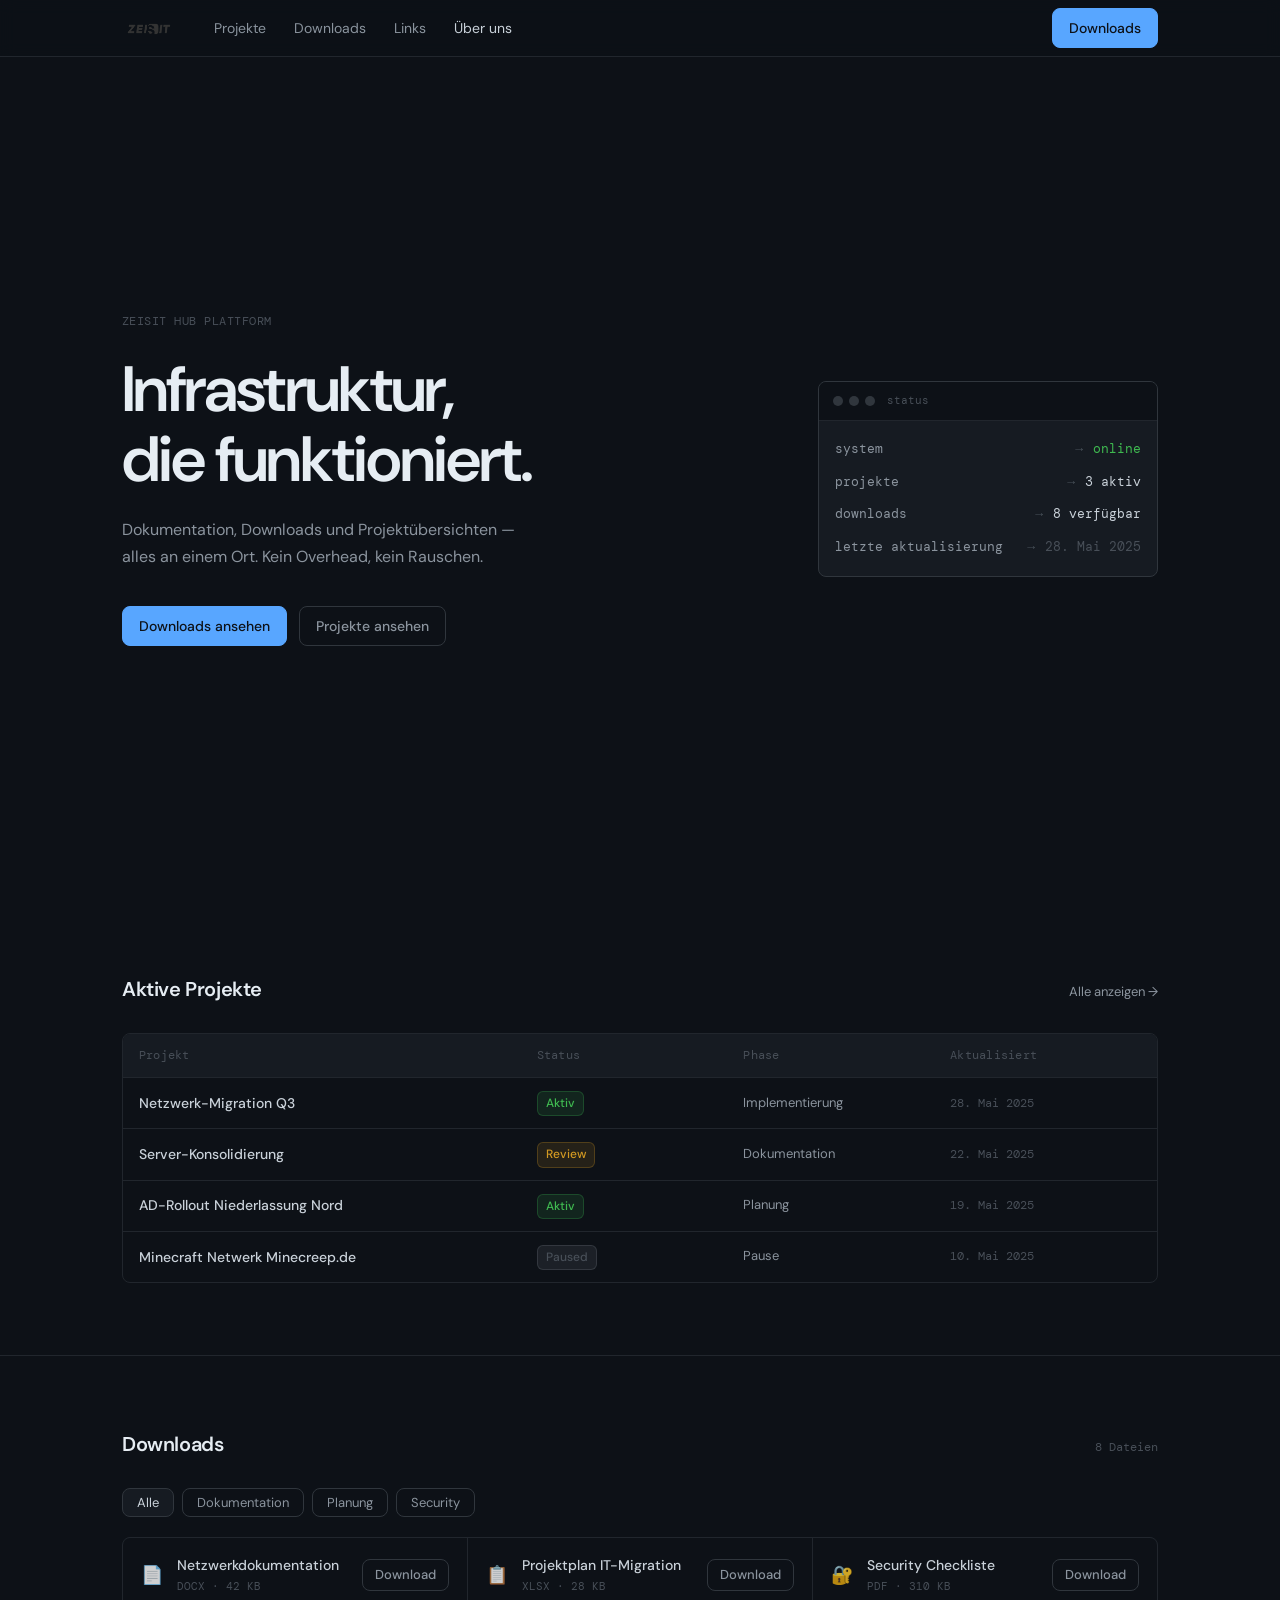
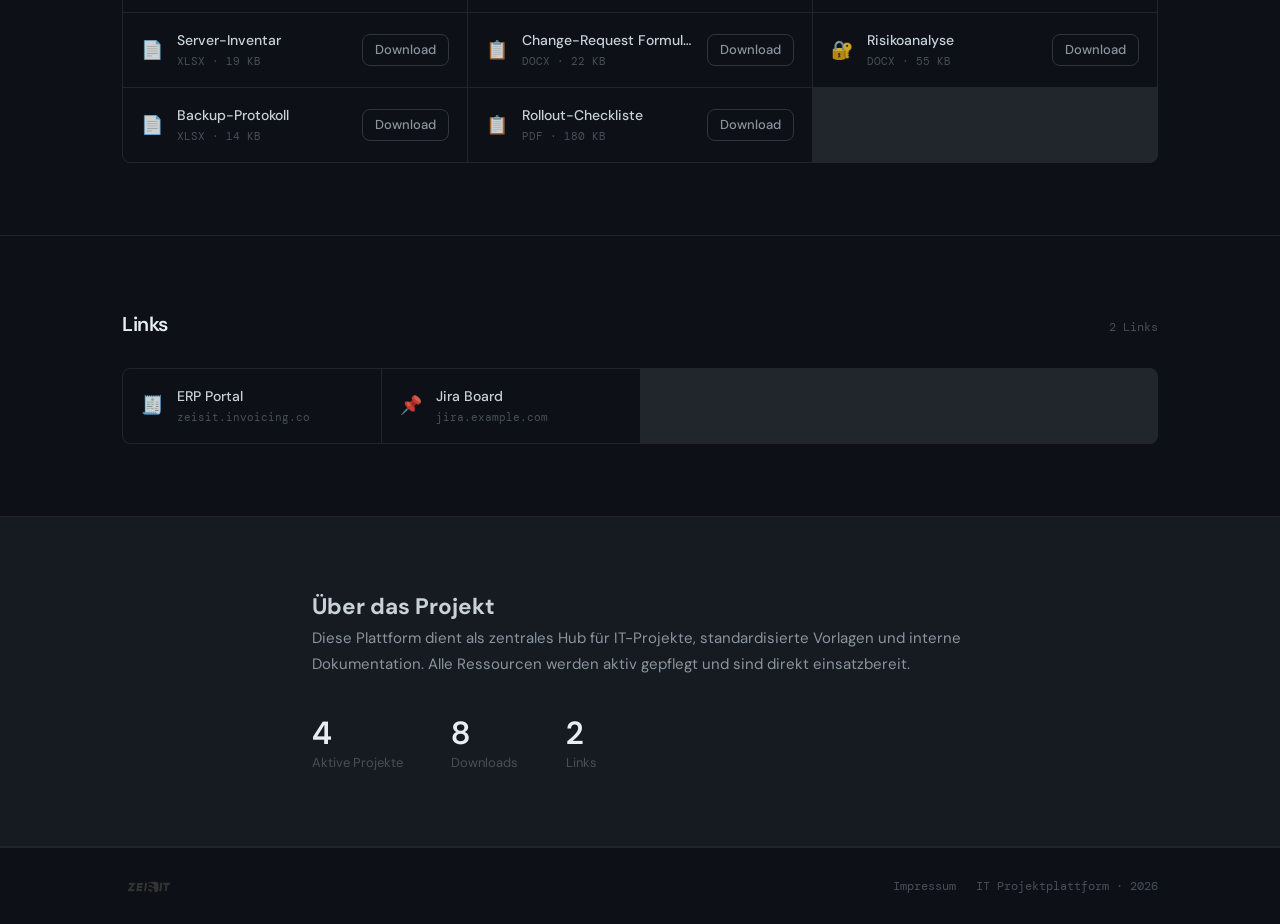
==== commit c7c884ae: "imprint" ====
--- a/index.html
+++ b/index.html
@@ -143,7 +143,10 @@
           <img src="./assests/img/logo.png" alt="Zeisit" class="nav-logo-img" onerror="this.style.display='none';this.nextElementSibling.style.display='inline'">
           <span class="nav-logo" style="display:none">Zeisit<span class="logo-dot">.</span></span>
         </a>
-        <span class="footer-copy">IT Projektplattform · <span id="footer-year">2025</span></span>
+        <div class="footer-right">
+          <a href="impressum.html" class="footer-link">Impressum</a>
+          <span class="footer-copy">IT Projektplattform · <span id="footer-year">2025</span></span>
+        </div>
       </div>
     </div>
   </footer>
--- a/style.css
+++ b/style.css
@@ -487,11 +487,80 @@
   justify-content: space-between;
 }
 
+.footer-right {
+  display: flex;
+  align-items: center;
+  gap: 20px;
+}
+
 .footer-copy {
   font-family: 'DM Mono', monospace;
   font-size: 12px;
   color: var(--text-faint);
 }
+
+.footer-link {
+  font-family: 'DM Mono', monospace;
+  font-size: 12px;
+  color: var(--text-faint);
+  transition: color 150ms ease;
+}
+
+.footer-link:hover { color: var(--text); }
+
+/* ===== IMPRESSUM ===== */
+.impressum-wrap {
+  padding: 72px 0 96px;
+}
+
+.impressum-title {
+  font-size: 28px;
+  font-weight: 600;
+  color: #e6edf3;
+  letter-spacing: -0.03em;
+  margin-bottom: 48px;
+}
+
+.impressum-block {
+  margin-bottom: 40px;
+  padding-bottom: 40px;
+  border-bottom: 1px solid var(--border);
+}
+
+.impressum-block:last-child {
+  border-bottom: none;
+}
+
+.impressum-block h2 {
+  font-size: 14px;
+  font-weight: 500;
+  color: var(--text-faint);
+  font-family: 'DM Mono', monospace;
+  letter-spacing: 0.04em;
+  text-transform: uppercase;
+  margin-bottom: 12px;
+}
+
+.impressum-block h3 {
+  font-size: 14px;
+  font-weight: 500;
+  color: var(--text);
+  margin-top: 20px;
+  margin-bottom: 8px;
+}
+
+.impressum-block p {
+  font-size: 14px;
+  color: var(--text-dim);
+  line-height: 1.75;
+}
+
+.impressum-block a {
+  color: var(--primary);
+  transition: opacity 150ms ease;
+}
+
+.impressum-block a:hover { opacity: 0.8; }
 
 /* ===== MOBILE NAV ===== */
 .nav-menu {
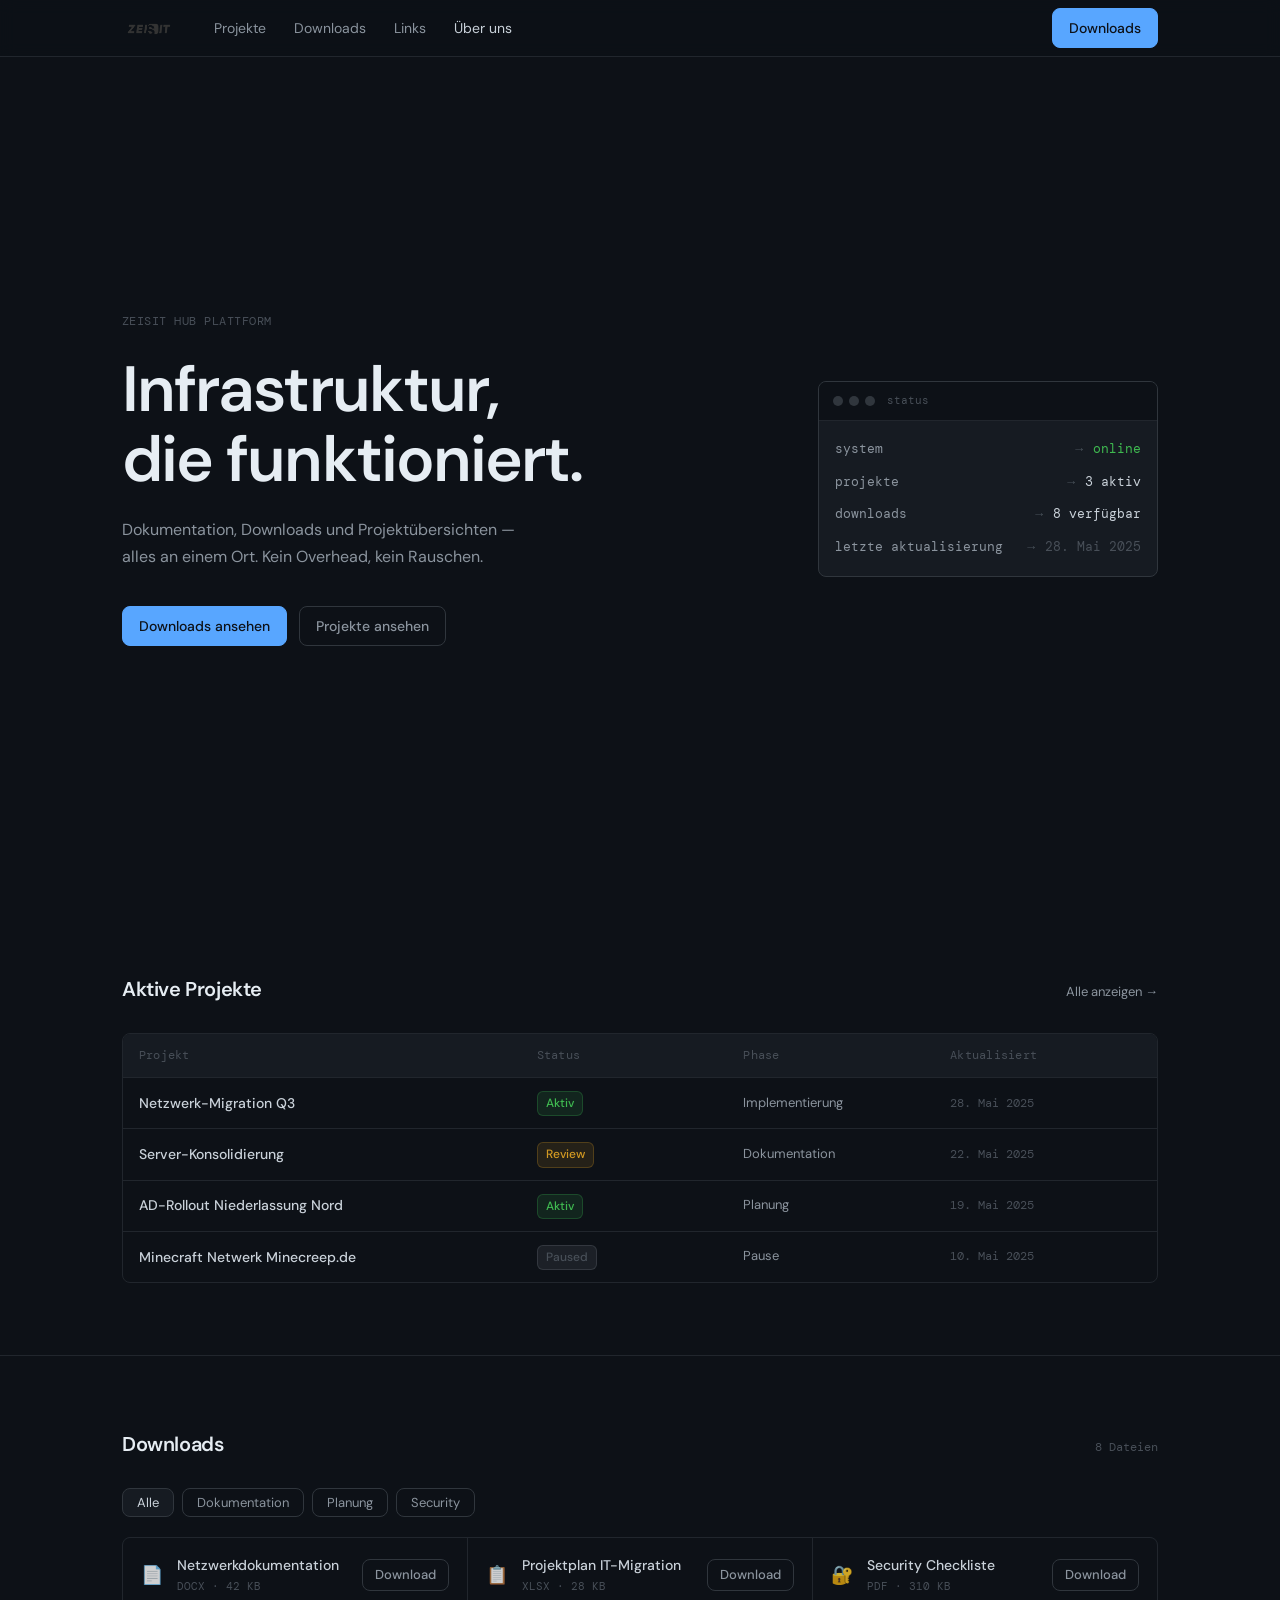
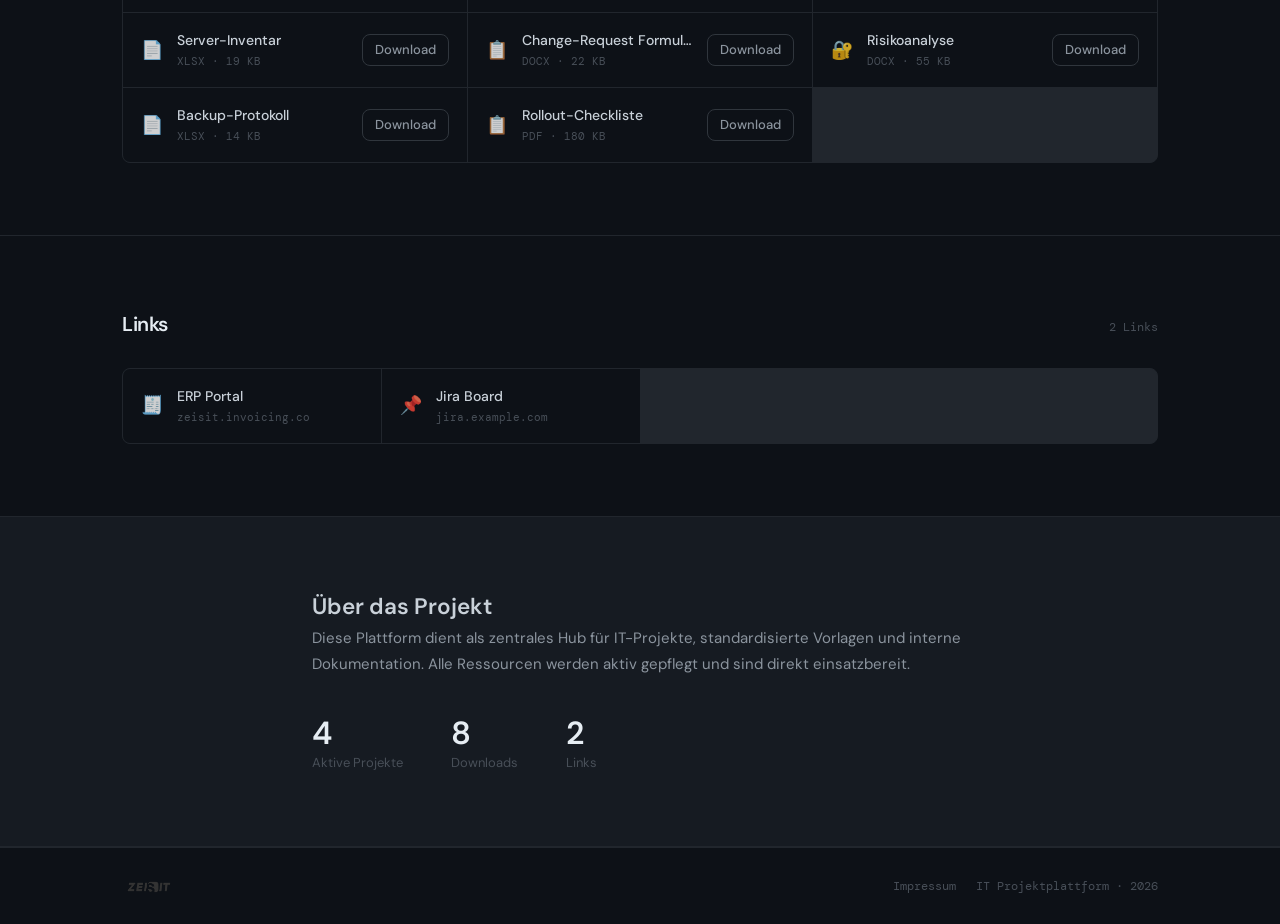
==== commit 325303b9: "google font fix" ====
--- a/index.html
+++ b/index.html
@@ -4,9 +4,6 @@
   <meta charset="UTF-8" />
   <meta name="viewport" content="width=device-width, initial-scale=1.0" />
   <title>Zeisit</title>
-  <link rel="preconnect" href="https://fonts.googleapis.com" />
-  <link rel="preconnect" href="https://fonts.gstatic.com" crossorigin />
-  <link href="https://fonts.googleapis.com/css2?family=DM+Mono:wght@400;500&family=DM+Sans:wght@300;400;500;600&display=swap" rel="stylesheet" />
   <link rel="stylesheet" href="style.css" />
 </head>
 <body>
--- a/style.css
+++ b/style.css
@@ -1,3 +1,53 @@
+/* ===== FONTS ===== */
+@font-face {
+  font-family: 'DM Mono';
+  font-style: normal;
+  font-weight: 400;
+  font-display: swap;
+  src: url('./assests/fonts/dm-mono-400-latin-ext.woff2') format('woff2');
+  unicode-range: U+0100-02BA, U+02BD-02C5, U+02C7-02CC, U+02CE-02D7, U+02DD-02FF, U+0304, U+0308, U+0329, U+1D00-1DBF, U+1E00-1E9F, U+1EF2-1EFF, U+2020, U+20A0-20AB, U+20AD-20C0, U+2113, U+2C60-2C7F, U+A720-A7FF;
+}
+@font-face {
+  font-family: 'DM Mono';
+  font-style: normal;
+  font-weight: 400;
+  font-display: swap;
+  src: url('./assests/fonts/dm-mono-400-latin.woff2') format('woff2');
+  unicode-range: U+0000-00FF, U+0131, U+0152-0153, U+02BB-02BC, U+02C6, U+02DA, U+02DC, U+0304, U+0308, U+0329, U+2000-206F, U+20AC, U+2122, U+2191, U+2193, U+2212, U+2215, U+FEFF, U+FFFD;
+}
+@font-face {
+  font-family: 'DM Mono';
+  font-style: normal;
+  font-weight: 500;
+  font-display: swap;
+  src: url('./assests/fonts/dm-mono-500-latin-ext.woff2') format('woff2');
+  unicode-range: U+0100-02BA, U+02BD-02C5, U+02C7-02CC, U+02CE-02D7, U+02DD-02FF, U+0304, U+0308, U+0329, U+1D00-1DBF, U+1E00-1E9F, U+1EF2-1EFF, U+2020, U+20A0-20AB, U+20AD-20C0, U+2113, U+2C60-2C7F, U+A720-A7FF;
+}
+@font-face {
+  font-family: 'DM Mono';
+  font-style: normal;
+  font-weight: 500;
+  font-display: swap;
+  src: url('./assests/fonts/dm-mono-500-latin.woff2') format('woff2');
+  unicode-range: U+0000-00FF, U+0131, U+0152-0153, U+02BB-02BC, U+02C6, U+02DA, U+02DC, U+0304, U+0308, U+0329, U+2000-206F, U+20AC, U+2122, U+2191, U+2193, U+2212, U+2215, U+FEFF, U+FFFD;
+}
+@font-face {
+  font-family: 'DM Sans';
+  font-style: normal;
+  font-weight: 300 600;
+  font-display: swap;
+  src: url('./assests/fonts/dm-sans-latin-ext.woff2') format('woff2');
+  unicode-range: U+0100-02BA, U+02BD-02C5, U+02C7-02CC, U+02CE-02D7, U+02DD-02FF, U+0304, U+0308, U+0329, U+1D00-1DBF, U+1E00-1E9F, U+1EF2-1EFF, U+2020, U+20A0-20AB, U+20AD-20C0, U+2113, U+2C60-2C7F, U+A720-A7FF;
+}
+@font-face {
+  font-family: 'DM Sans';
+  font-style: normal;
+  font-weight: 300 600;
+  font-display: swap;
+  src: url('./assests/fonts/dm-sans-latin.woff2') format('woff2');
+  unicode-range: U+0000-00FF, U+0131, U+0152-0153, U+02BB-02BC, U+02C6, U+02DA, U+02DC, U+0304, U+0308, U+0329, U+2000-206F, U+20AC, U+2122, U+2191, U+2193, U+2212, U+2215, U+FEFF, U+FFFD;
+}
+
 /* ===== RESET & BASE ===== */
 *, *::before, *::after { box-sizing: border-box; margin: 0; padding: 0; }
 
